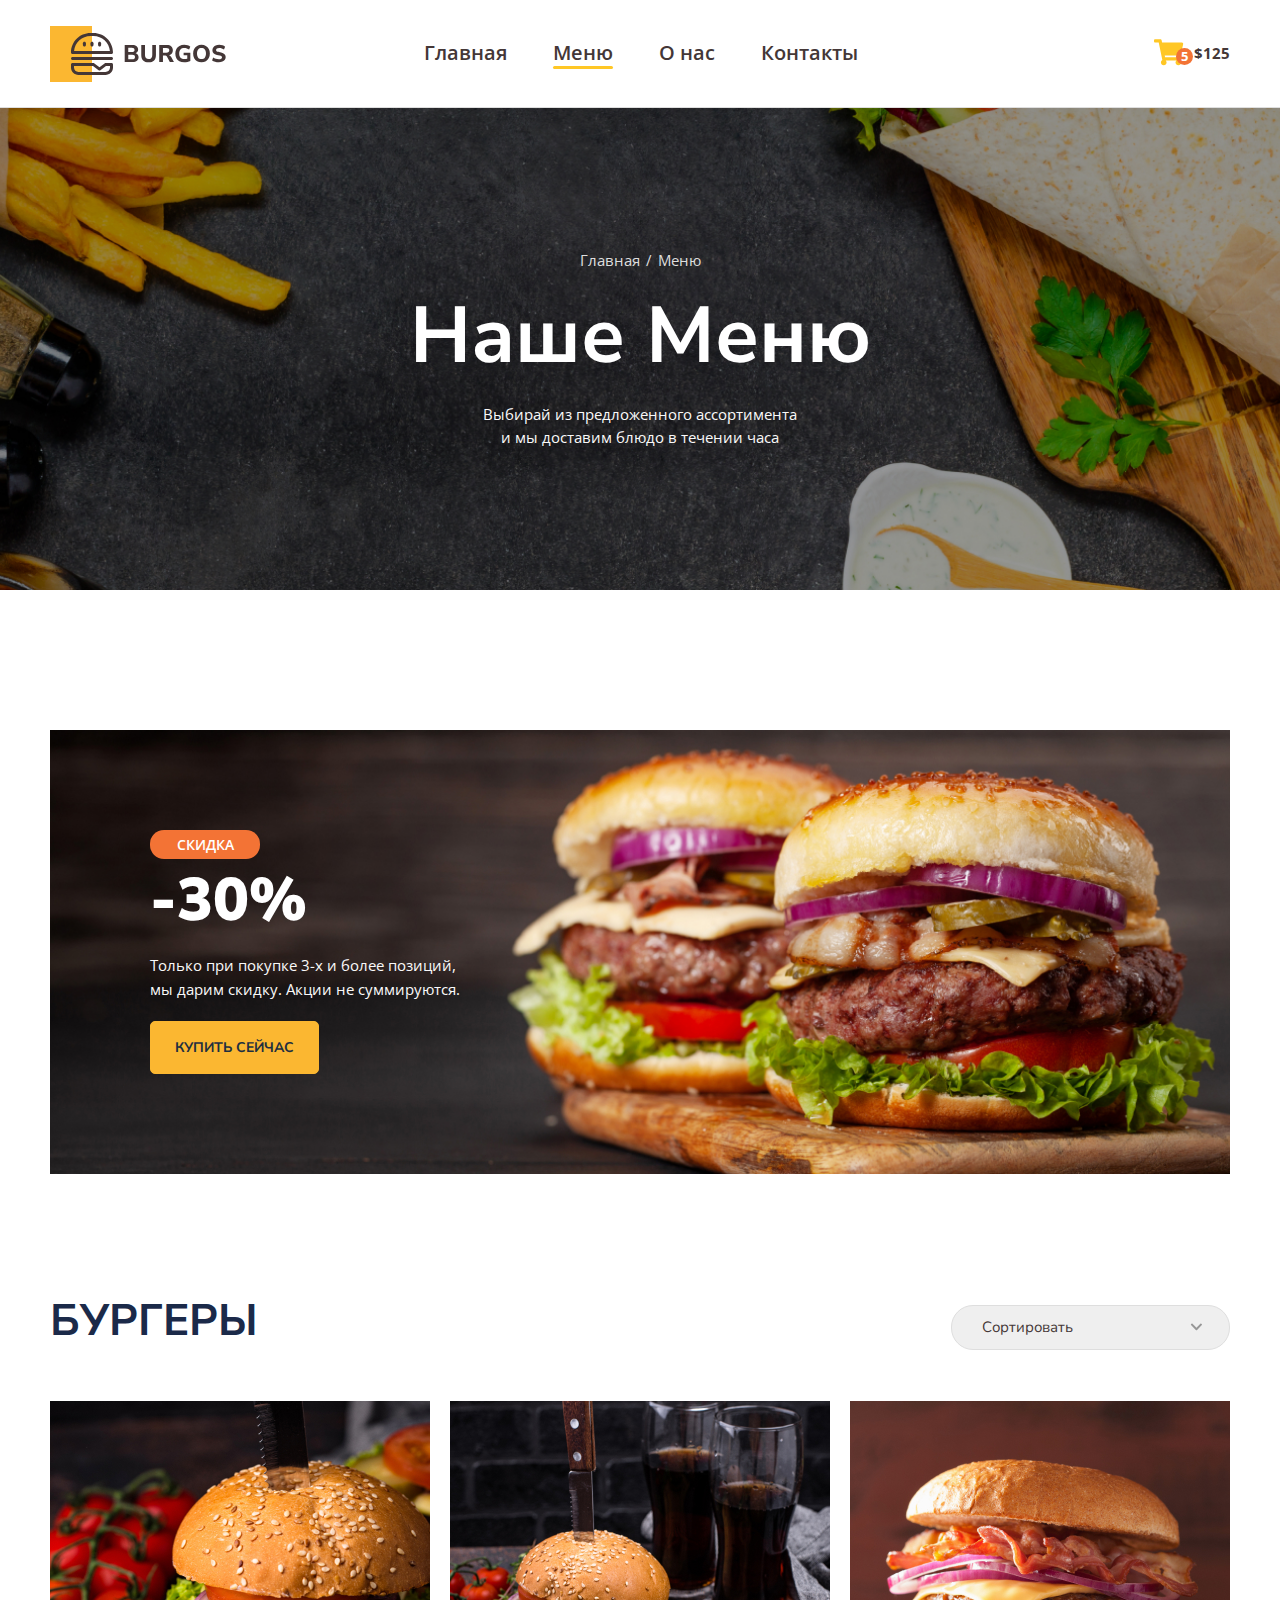
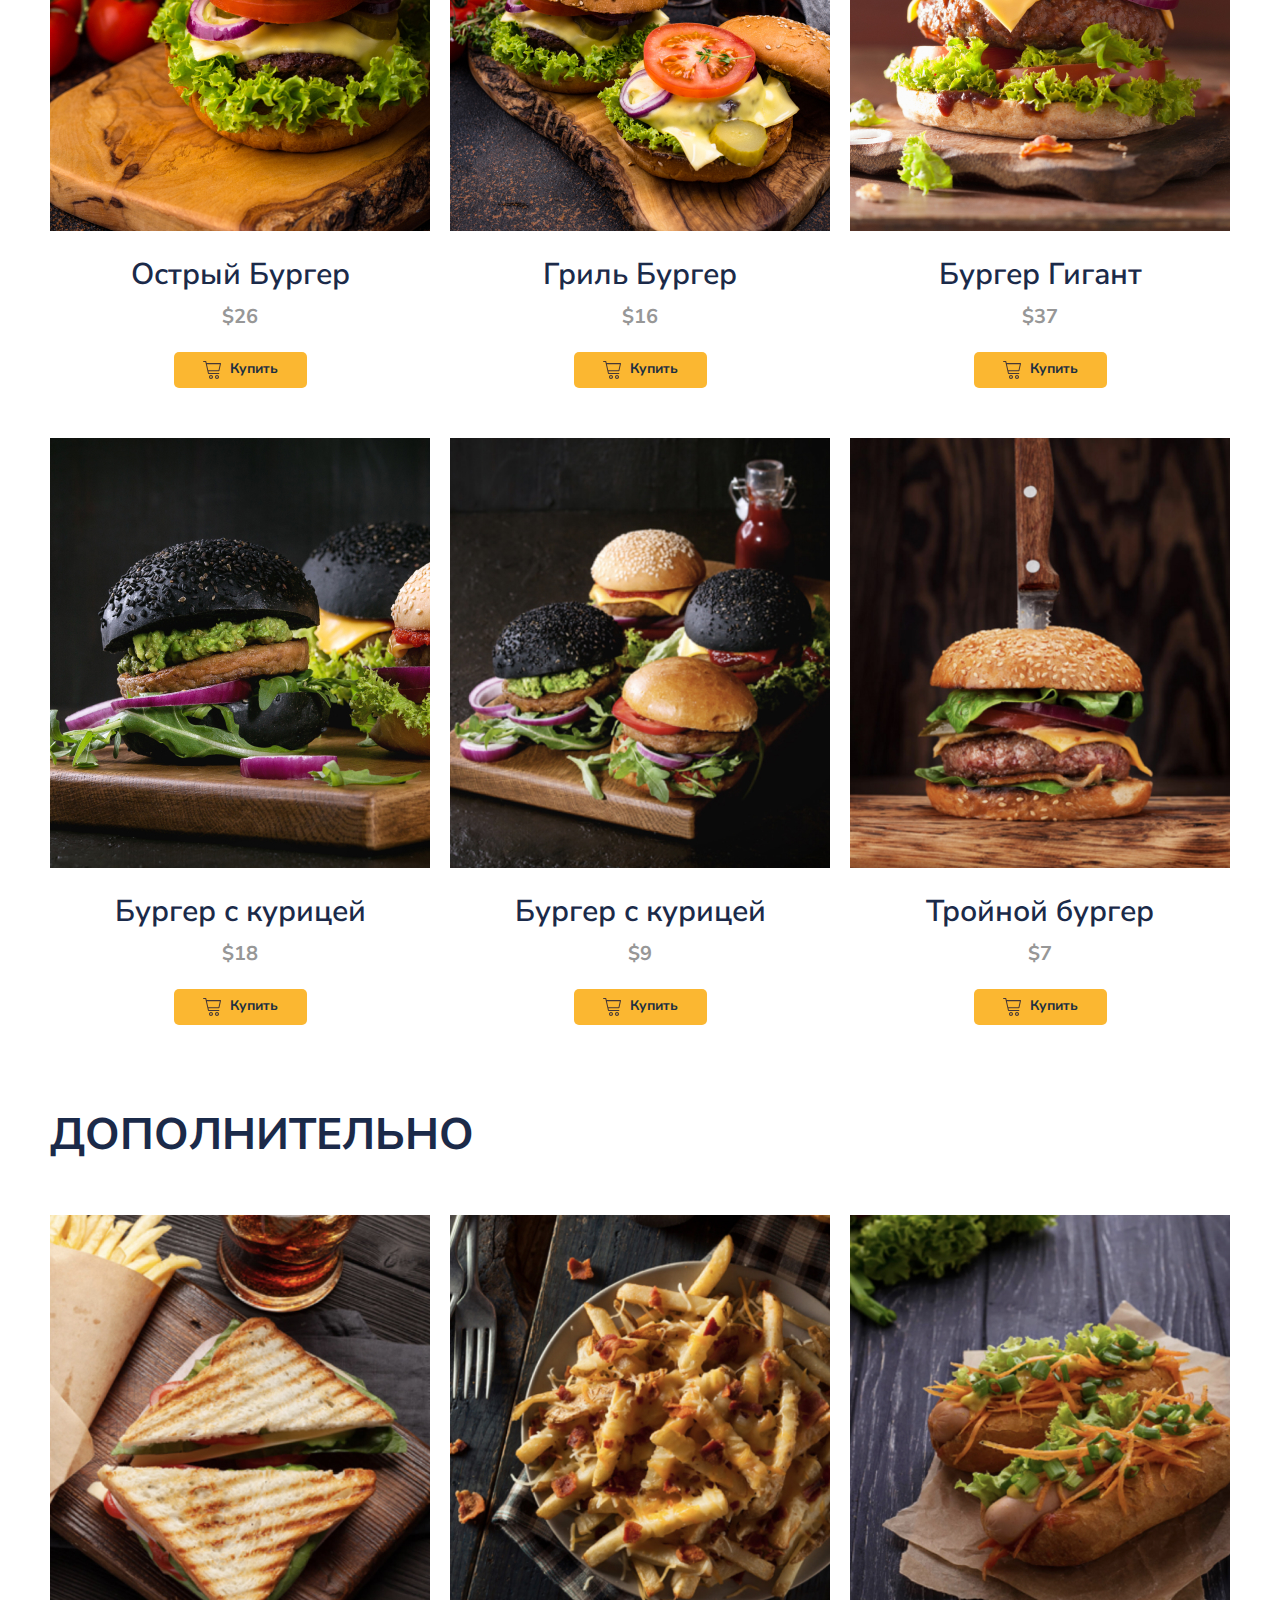
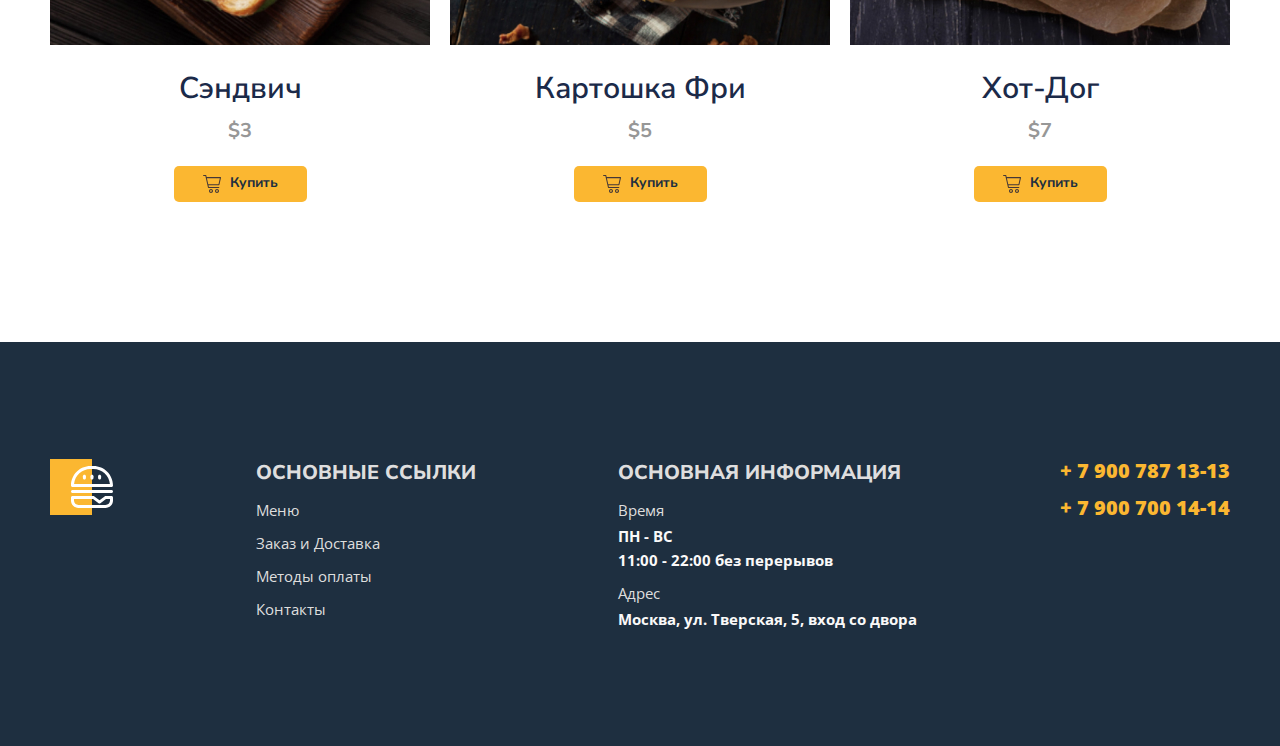
==== menu.html @ c1643f7d "add changes" ====
<!DOCTYPE html>
<html lang="ru">
<head>
    <meta charset="UTF-8">
    <meta http-equiv="X-UA-Compatible" content="IE=edge">
    <meta name="viewport" content="width=device-width, initial-scale=1.0">
    <title>Burger</title>
    <link rel="preconnect" href="https://fonts.googleapis.com">
    <link rel="preconnect" href="https://fonts.gstatic.com" crossorigin>
    <link href="https://fonts.googleapis.com/css2?family=Nunito+Sans:wght@600;700;800;900&family=Open+Sans:wght@400;600;700&display=swap" rel="stylesheet">
    <link rel="stylesheet" href="styles/normalize.css">
    <link rel="stylesheet" href="styles/main.css">
</head>
<body>
    <header>
        <div class="container">
            <div class="header">
                <div class="header-item">
                    <a href="index.html" class="header-logo"></a>
                    <nav>
                        <ul class="header-nav">
                            <li><a href="index.html">Главная</a></li>
                            <li><a href="#" class="active">Меню</a></li>
                            <li><a href="#">О нас</a></li>
                            <li><a href="#">Контакты</a></li>
                        </ul>
                    </nav>
                </div>
                <button type="button" class="button">
                    <span class="button-item">
                        <img src="images/cart.svg" alt="Корзина">
                        <span class="button-count">5</span>
                    </span>
                    <span class="button-text">$125</span>
                </button>
            </div>
        </div>
    </header>
    <div class="bg">
        <div class="container">
            <ul class="breadcrumbs">
                <li><a href="index.html">Главная</a></li>
                <li><a href="#">Меню</a></li>
            </ul>
            <h1 class="title">Наше Меню</h1>
            <p class="discription">Выбирай из предложенного ассортимента и мы доставим блюдо в течении часа</p>
        </div>
    </div>
    <main>
        <div class="banner">
            <div class="container">
                <div class="banner-box">
                    <h2 class="banner-title">
                        <span>скидка</span>
                        -30%
                    </h2>
                    <p class="banner-text">
                        Только при покупке 3-х и более позиций, мы дарим скидку. Акции не суммируются.
                    </p>
                    <a href="#menuBurger" class="banner-link">купить сейчас</a>
                </div>
            </div>
        </div>
        <section class="menu" id="menuBurger">
            <div class="container">
                <div class="menu-header">
                    <h2 class="menu-title">
                        Бургеры
                    </h2>
                    <select class="menu-select">
                        <option value="">Сортировать</option>
                        <option value="up">По возрастанию</option>
                        <option value="down">По убыванию</option>
                    </select>
                </div>
                <ul class="menu-grid">
                    <li class="menu-grid-item">
                        <div class="menu-grid-cover">
                            <img src="images/menu/01.jpg" alt="Острый Бургер">
                        </div>
                        <p class="menu-grid-title">Острый Бургер</p>
                        <p class="menu-grid-price">$26</p>
                        <button type="button" class="menu-grid-btn">
                            <span class="menu-grid-icon">
                                <img src="images/cart-menu.svg" alt="Корзина">
                            </span>
                            <span class="menu-grid-text">Купить</span>
                        </button>
                    </li>
                    <li class="menu-grid-item">
                        <div class="menu-grid-cover">
                            <img src="images/menu/02.jpg" alt="Гриль Бургер">
                        </div>
                        <p class="menu-grid-title">Гриль Бургер</p>
                        <p class="menu-grid-price">$16</p>
                        <button type="button" class="menu-grid-btn">
                            <span class="menu-grid-icon">
                                <img src="images/cart-menu.svg" alt="Корзина">
                            </span>
                            <span class="menu-grid-text">Купить</span>
                        </button>
                    </li>
                    <li class="menu-grid-item">
                        <div class="menu-grid-cover">
                            <img src="images/menu/03.jpg" alt="Бургер Гигант">
                        </div>
                        <p class="menu-grid-title">Бургер Гигант</p>
                        <p class="menu-grid-price">$37</p>
                        <button type="button" class="menu-grid-btn">
                            <span class="menu-grid-icon">
                                <img src="images/cart-menu.svg" alt="Корзина">
                            </span>
                            <span class="menu-grid-text">Купить</span>
                        </button>
                    </li>
                    <li class="menu-grid-item">
                        <div class="menu-grid-cover">
                            <img src="images/menu/04.jpg" alt="Бургер с курицей">
                        </div>
                        <p class="menu-grid-title">Бургер с курицей</p>
                        <p class="menu-grid-price">$18</p>
                        <button type="button" class="menu-grid-btn">
                            <span class="menu-grid-icon">
                                <img src="images/cart-menu.svg" alt="Корзина">
                            </span>
                            <span class="menu-grid-text">Купить</span>
                        </button>
                    </li>
                    <li class="menu-grid-item">
                        <div class="menu-grid-cover">
                            <img src="images/menu/05.jpg" alt="Бургер с курицей">
                        </div>
                        <p class="menu-grid-title">Бургер с курицей</p>
                        <p class="menu-grid-price">$9</p>
                        <button type="button" class="menu-grid-btn">
                            <span class="menu-grid-icon">
                                <img src="images/cart-menu.svg" alt="Корзина">
                            </span>
                            <span class="menu-grid-text">Купить</span>
                        </button>
                    </li>
                    <li class="menu-grid-item">
                        <div class="menu-grid-cover">
                            <img src="images/menu/06.jpg" alt="Тройной бургер">
                        </div>
                        <p class="menu-grid-title">Тройной бургер</p>
                        <p class="menu-grid-price">$7</p>
                        <button type="button" class="menu-grid-btn">
                            <span class="menu-grid-icon">
                                <img src="images/cart-menu.svg" alt="Корзина">
                            </span>
                            <span class="menu-grid-text">Купить</span>
                        </button>
                    </li>
                </ul>
                <div>
                    <h2 class="menu-title-dop">
                        Дополнительно
                    </h2>
                </div>
                <ul class="menu-grid">
                    <li class="menu-grid-item">
                        <div class="menu-grid-cover">
                            <img src="images/menu/07.jpg" alt="Сэндвич">
                        </div>
                        <p class="menu-grid-title">Сэндвич</p>
                        <p class="menu-grid-price">$3</p>
                        <button type="button" class="menu-grid-btn">
                            <span class="menu-grid-icon">
                                <img src="images/cart-menu.svg" alt="Корзина">
                            </span>
                            <span class="menu-grid-text">Купить</span>
                        </button>
                    </li>
                    <li class="menu-grid-item">
                        <div class="menu-grid-cover">
                            <img src="images/menu/08.jpg" alt="Картошка Фри">
                        </div>
                        <p class="menu-grid-title">Картошка Фри</p>
                        <p class="menu-grid-price">$5</p>
                        <button type="button" class="menu-grid-btn">
                            <span class="menu-grid-icon">
                                <img src="images/cart-menu.svg" alt="Корзина">
                            </span>
                            <span class="menu-grid-text">Купить</span>
                        </button>
                    </li>
                    <li class="menu-grid-item">
                        <div class="menu-grid-cover">
                            <img src="images/menu/09.jpg" alt="Хот-Дог">
                        </div>
                        <p class="menu-grid-title">Хот-Дог</p>
                        <p class="menu-grid-price">$7</p>
                        <button type="button" class="menu-grid-btn">
                            <span class="menu-grid-icon">
                                <img src="images/cart-menu.svg" alt="Корзина">
                            </span>
                            <span class="menu-grid-text">Купить</span>
                        </button>
                    </li>
                </ul>
            </div>
        </section>
    </main>
    <footer class="footer">
        <div class="container">
            <div class="footer-box">
                <a href="#" class="footer-item">
                    <img class="logo" src="images/logo-footer.svg" alt="logo">
                </a>
               <div class="footer-item">
                    <h2>основные ссылки</h2>
                    <ul class="footer-list">
                        <li><a href="menu.html">Меню</a></li>
                        <li><a href="#">Заказ и Доставка</a></li>
                        <li><a href="#">Методы оплаты</a></li>
                        <li><a href="#">Контакты</a></li>
                    </ul>
                </div>
                <div class="footer-item">
                    <h2>основная информация</h2>
                    <ul class="footer-list">
                        <li>
                            <span>Время</span>
                            ПН - ВС <br>
                            <time>11:00 - 22:00</time> без перерывов
                        </li>
                        <li>
                            <span>Адрес</span>
                            Москва, ул. Тверская, 5, вход со двора
                        </li>
                    </ul>
                </div>
                <div class="footer-tel">
                    <ul class="footer-list footer-list-tel">
                        <li><a href="tel:+79007871313">+ 7 900 787 13-13</a></li>
                        <li><a href="tel:+79007001414">+ 7 900 700 14-14</a></li>
                    </ul>
                </div>
            </div>
        </div>
    </footer>
</body>
</html>
---- styles/main.css ----
body {
    font-family: 'Nunito Sans', sans-serif;
}
a {
    text-decoration: none;
}
ul {
    padding: 0;
    margin: 0;
    list-style-type: none;
}
.container {
    max-width: 1180px;
    margin: 0 auto;
    padding-left: 15px;
    padding-right: 15px;
}
header {
    border-bottom: 1px solid #DEDEDE;
}
.header {
    font-family: 'Open Sans', sans-serif;
    display: flex;
    align-items: center;
    justify-content: space-between;
    padding-top: 26px;
    padding-bottom: 25px;
}
.header-item {
    display: flex;
    align-items: center;
    justify-content: space-between;
    flex-basis: 68.5%;
}
.header-logo {
    display: block;
    background-image: url(../images/logo.svg);
    width: 176px;
    height: 56px;
    background-repeat: no-repeat;
    background-size: cover;
}
.header-nav {
    display: flex;
    gap: 46px;
}
.header-nav a {
    font-weight: 600;
    font-size: 20px;
    color: #443737;
}
.header-nav a:hover {
    color: #FFC725;
}
.header-nav a::after {
    content: '';
    width: 100%;
    height: 3px;
    border-radius: 1.5px;
    background: transparent;
    display: block;
}
.header-nav a.active::after {
    background-color: #FFC725;
}
.button {
    display: flex;
    align-items: center;
    background-color: transparent;
    border: none;
    padding: 0;
    gap: 10px;
    cursor: pointer;
}
.button-item {
    position: relative;
}
.button-count {
    font-weight: 700;
    font-size: 13px;
    color: #FFFFFF;
    background-color: #F37335;
    border-radius: 100%;
    position: absolute;
    width: 17px;
    height: 17px;
    text-align: center;
    line-height: 1.3;
    bottom: 4px;
    right: -9px;
}
.button-text {
    color: #443737;
    font-weight: 700;
    font-size: 15px;
}
.bg {
    text-align: center;
    color: #FFFFFF;
    background-image: url(../images/bg.jpg);
    background-size: cover;
    background-position: center center;
    padding: 142px 0;
    margin-bottom: 140px;
}
.breadcrumbs {
    padding-left: 0;
    margin-top: 0;
    list-style-type: none;
    display: flex;
    justify-content: center;
    gap: 12px;
}
.breadcrumbs a {
    color: #DEDEDE;
    font-size: 15px;
    font-family: 'Open Sans', sans-serif;
}
.breadcrumbs a:hover {
    color: #FFC725;
}
.breadcrumbs a::before {
    content: '/';
    position: relative;
    left: -6px;
    pointer-events: none;
}
.breadcrumbs a:hover::before {
    color: #DEDEDE
}
.breadcrumbs li:first-child a::before {
    display: none;
}
.title {
    font-weight: 700;
    font-size: 79px;
    margin-top: 10px;
    margin-bottom: 13px;
}
.discription {
    font-family: 'Open Sans', sans-serif;
    font-size: 15px;
    line-height: 1.5;
    color: #FAF9F9;
    max-width: 320px;
    margin: 0 auto;
}
.banner-box {
    background-image: url(../images/banner.jpg);
    max-width: 1180px;
    padding: 100px;
    background-repeat: no-repeat;
    box-sizing: border-box;
    background-size: cover;
    background-position: center center;
    margin-bottom: 80px;
}
.banner-title span {
    color: #FFFFFF;
    text-align: center;
    background-color: #F37335;
    font-family: 'Open Sans', sans-serif;
    font-size: 14px;
    font-weight: 600;
    padding: 5px 20px;
    border-radius: 14px;
    display: block;
    text-transform: uppercase;
    max-width: 70px;
}
.banner-title {
    font-size: 60px;
    font-weight: 900;
    color: #FFFFFF;
    margin-top: 0;
    margin-bottom: 12px;
}
.banner-text {
    color: #FAF9F9;
    font-family: 'Open Sans', sans-serif;
    font-weight: 400;
    font-size: 15px;
    max-width: 320px;
    line-height: 24px;
    margin-top: 0;
    margin-bottom: 20px;
}
.banner-link {
    color: #1E2F40;
    background-color: #FBB731;
    text-transform: uppercase;
    font-weight: 700;
    font-size: 14px;
    border-radius: 5px;
    padding: 16px 24px;
    display: inline-block;
    border: 1px solid #FBB731;
}
.banner-link:hover {
    background-color: transparent;
    color: #FBB731;
}
.menu-header {
   display: flex;
   align-items: center; 
   justify-content: space-between;
}
.menu-title,
.menu-title-dop {
    font-size: 44px;
    font-weight: 700;
    text-transform: uppercase;
    color: #1B2A49;
    margin-bottom: 50px;
}
.menu-select {
    border: 1px solid #DEDEDE;
    padding: 13px 30px;
    border-radius: 22px;
    font-size: 15px;
    color: #443737;
    appearance: none;
    flex-basis: 279px;
    background-image: url(../images/arrow.svg);
    background-size: 12.79px 7.75px;
    background-repeat: no-repeat;
    background-position: 90% center;
}
.menu-grid {
    display: grid;
    grid-template-columns: repeat(3, 1fr);
    gap: 50px 20px;
    text-align: center;
    margin-bottom: 80px;
}
.menu-grid-cover {
    width: 100%;
    height: 430px;
    position: relative;
    overflow: hidden;
    margin-bottom: 23px;
}
.menu-grid-cover img {
    position: absolute;
    left: 50%;
    top: 50%;
    transform: translate(-50%, -50%);
    object-fit: cover;
    width: 100%;
    height: 430px;
}
.menu-grid-title {
    color: #1B2A49;
    font-size: 30px;
    font-weight: 600;
    margin: 0;
}
.menu-grid-price {
    color: #979797;
    font-size: 20px;
    font-weight: 700;
    margin-top: 8px;
    margin-bottom: 22px;
}
.menu-grid-btn {
    display: flex;
    border-radius: 5px;
    background-color: #FBB731;
    padding: 8px 28px;
    align-items: center;
    justify-content: center;
    margin: 0 auto;
    gap: 9px;
    border: 1px solid transparent;
}
.menu-grid-btn:hover {
    background-color: #F37335;
    cursor: pointer;
}
.menu-grid-icon {
    color: #443737;
    height: 18px;
    width: 18px;
    display: block;
    background-size: cover;
    background-repeat: no-repeat;
}
.menu-grid-text {
    color: #1E2F40;
    font-weight: 700;
    font-size: 14px;
    background-color: transparent;
}
.footer {
    background-color: #1E2F40;
    color: #fff;
    padding-top: 117px;
    padding-bottom: 106px;
    margin-top: 140px;
}
.footer-box {
    display: flex;
    justify-content: space-between;
}
.logo {
    width: 63px;
    height: 56px;
}
.footer-item {
    flex: 0 0 auto;
}
.footer-item h2 {
    font-size: 20px;
    font-weight: 800;
    text-transform: uppercase;
    margin-bottom: 12px;
    margin-top: 0;
    color: #DEDEDE
}
.footer-item ul,
.footer-tel ul {
    list-style-type: none;
}
.footer-list li {
    margin-bottom: 9px;
    font-family: 'Open Sans', sans-serif;
    font-size: 15px;
    color: #FAF9F9;
    font-weight: 700;
    line-height: 24px;
}
.footer-list a {
    color: #DEDEDE;
    text-decoration: none;
    font-weight: 400;
}
.footer-item span {
    color: #DEDEDE;
    display: block;
    font-weight: 400;
    margin-bottom: 2px;
}
.footer-list-tel li {
    margin-bottom: 12px;
}
.footer-list-tel a {
    font-size: 20px;
    color: #FBB731;
    font-weight: 900;
}
.footer-list {
    padding-left: 0;
    list-style-type: none;
}

/*Style INDEX*/

.main {
    background: linear-gradient(180deg, #0C4C7B -100%, #1E2F40 100%);
}
.wrapper {
    max-width: 1180px;
    margin: 0 auto;
    display: flex;
    justify-content: space-between;
}
.content {
   color: #FAF9F9;
   flex: 0 0 580px;
   padding-top: 170px;
   padding-bottom: 170px;
}
.content-title {
    font-size: 120px;
    font-weight: 800;
    text-transform: uppercase;
    line-height: 120px;
    margin-bottom: 0px;
    margin-top: 0;
}
.content-title span{
    color: #FBB731;
    font-size: 30px;
    font-weight: 700;
    line-height: 38px;
    display: block;
    margin-bottom: 10px;
}
.content-text {
    font-family: 'Open Sans', sans-serif;
    font-size: 19px;
    line-height: 1.4;
    margin-bottom: 42px;
}
.content-link,
.promo a {
    color: #1E2F40;
    background-color: #FBB731;
    border-radius: 5px;
    text-decoration: none;
    padding: 20px 45px;
    display: inline-block;
    text-transform: uppercase;
    font-size: 14px;
    font-weight: 700;
}
.visual{
    flex-grow: 1;
    display: flex;
    justify-content: flex-end;
    position: relative;
}
.visual-bg {
    width: 432px;
    height: 100%;
    background: linear-gradient(2.42deg, #F37335 -19.6%, #FBB731 100.79%, #FDC830 100.79%);
}
.main img {
  width: 829px;  
  position:absolute;
  right:-168px;
  height: 100%;
}
.promo {
    padding-top: 186px;
    padding-bottom: 46px;
}
.promo-left,
.promo-right {
    flex: 0 0 49%;
    color: #fff;
    box-sizing: border-box;
    background-repeat: no-repeat;
    background-size: cover;
    background-position: center;
}
.promo-left {
    background-image: url(../images/promo-left.png);
    padding: 116px 50px;
}
.promo-right {
    background-image: url(../images/promo-right.png);
    padding: 102px 50px;
}
.sale {
    font-size: 14px;
    font-weight: 900;
    background-color: #F37335;
    padding: 5px 19px;
    border-radius: 14px;
    display: inline-block;
    text-transform: uppercase;
    margin-bottom: 3px;
    margin-top: 0;
}
.cost {
    font-size: 60px;
    font-weight: 900;
    margin-bottom: 8px;
    margin-top: 0;
}
.promo-discription {
    color: #FAF9F9;
    font-family: 'Open Sans', sans-serif;
    font-size: 15px;
    line-height: 24px;
    margin-bottom: 0;
}
.promo-left .promo-discription {
    max-width: 392px;
}
.promo-right .promo-discription {
    max-width: 300px;
    margin-bottom: 20px;
}
.free {
    font-size: 44px;
    font-weight: 700;
    margin-bottom: 10px;
    margin-top: 0;
}
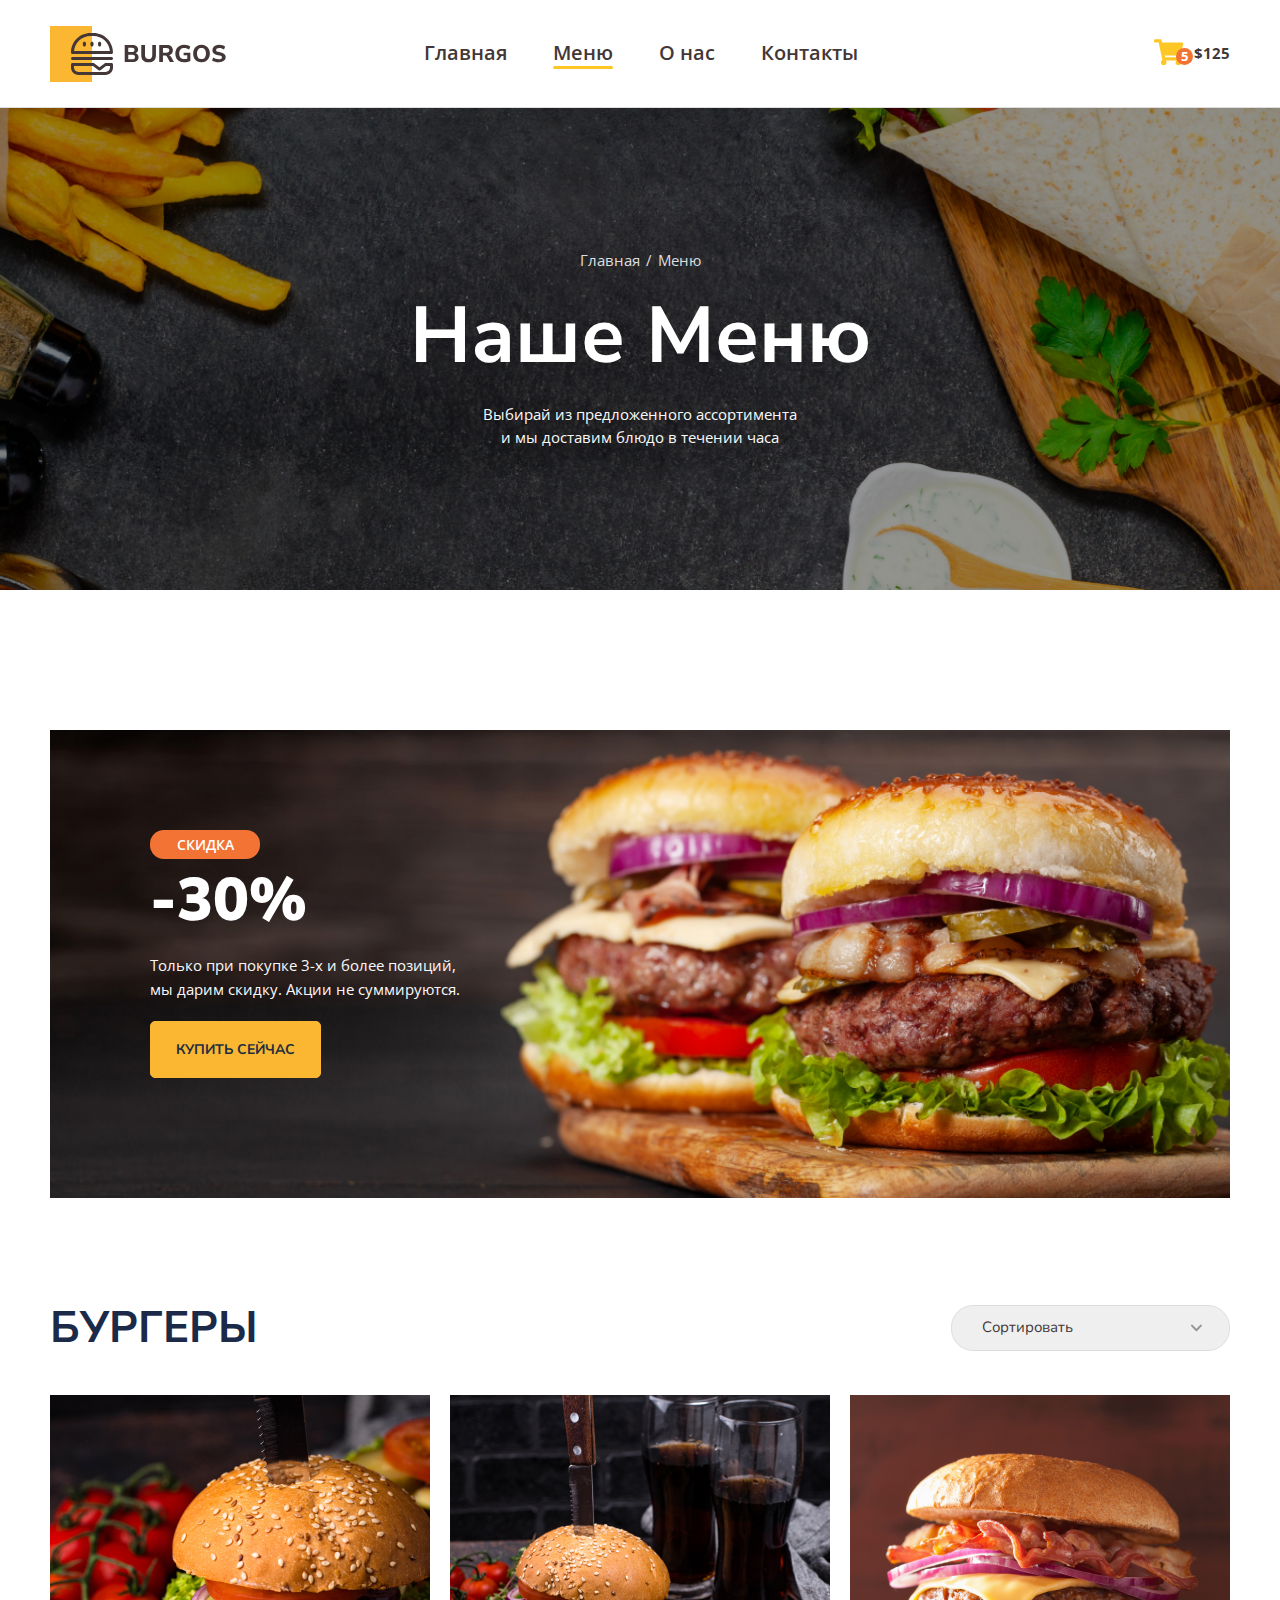
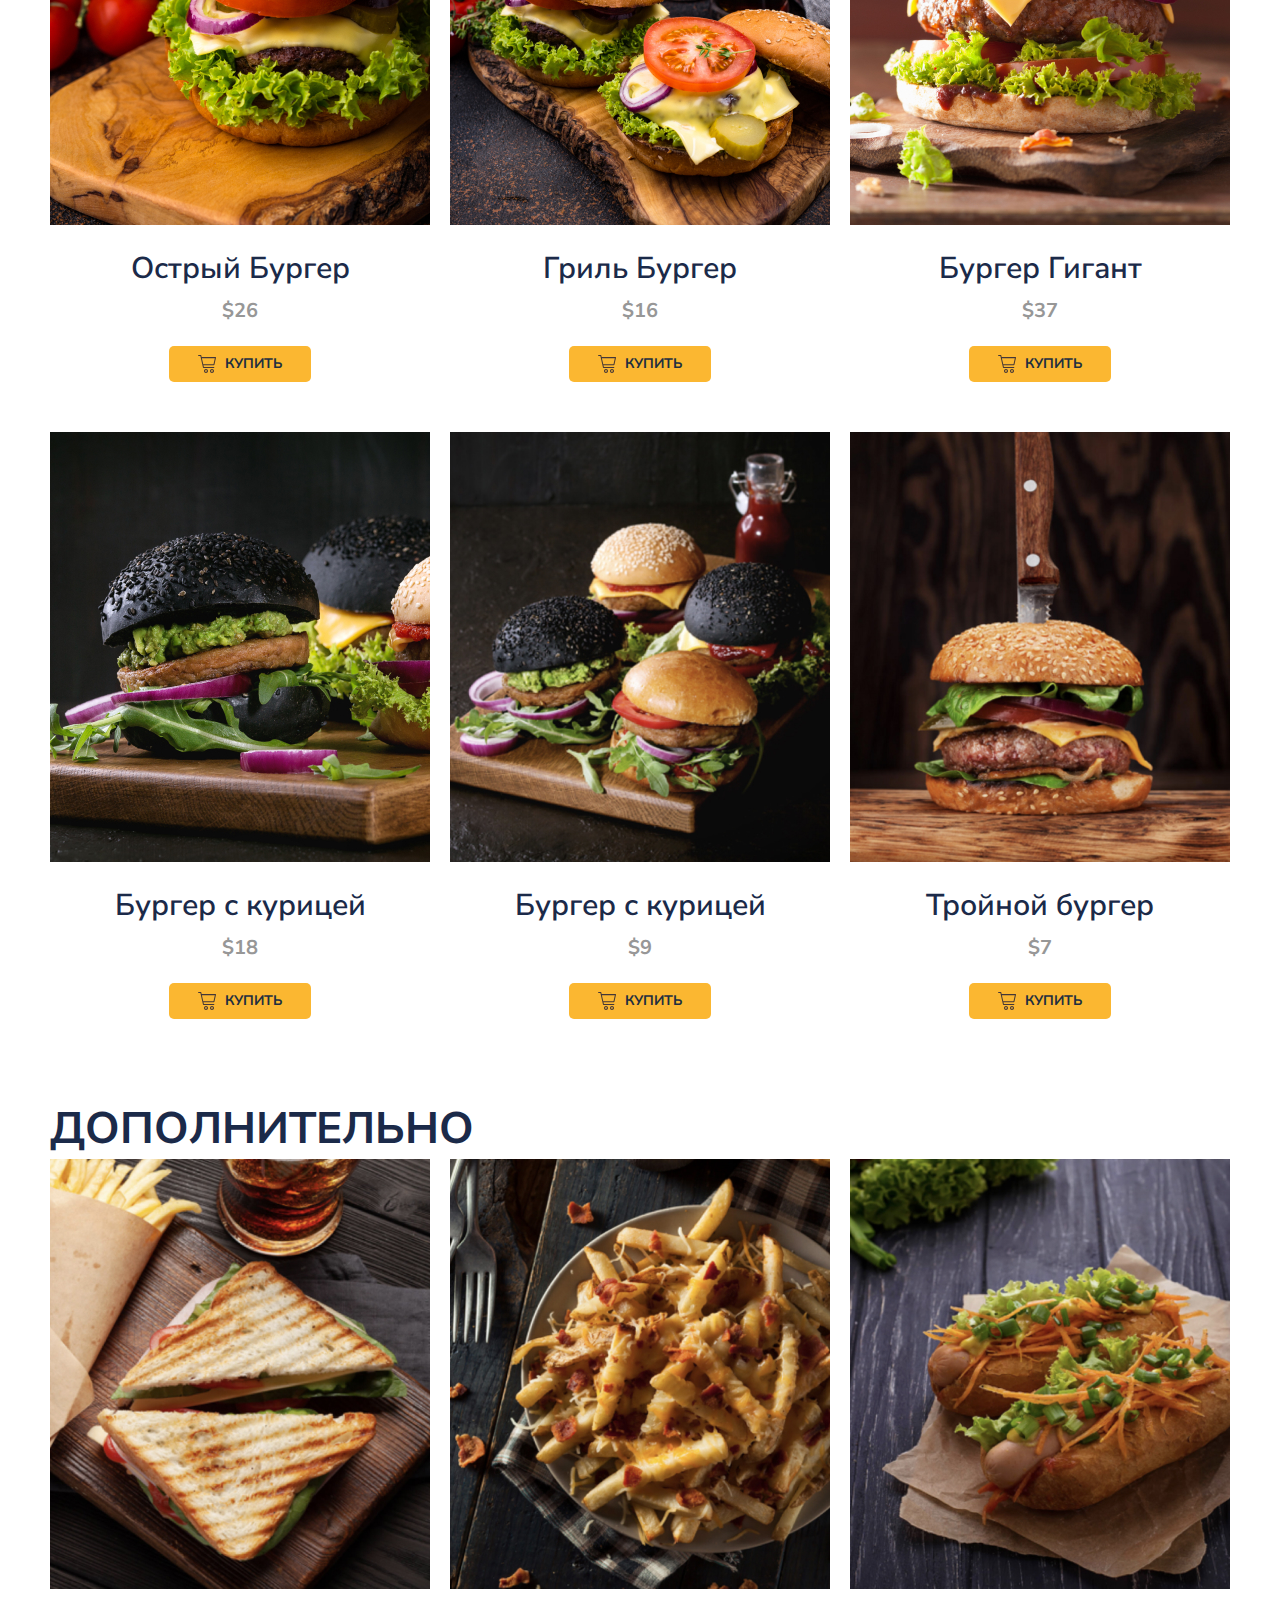
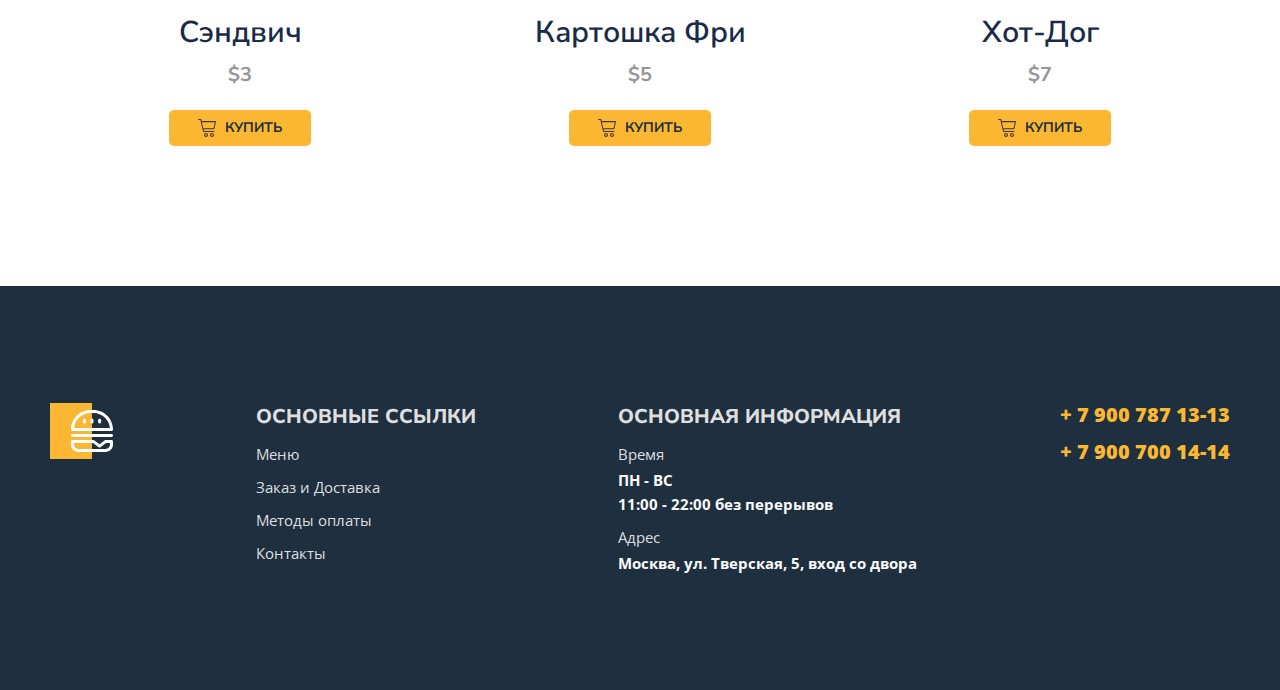
==== commit dfccff6d: "add changes" ====
--- a/menu.html
+++ b/menu.html
@@ -12,7 +12,7 @@
     <link rel="stylesheet" href="styles/main.css">
 </head>
 <body>
-    <header>
+    <header id="headerTop">
         <div class="container">
             <div class="header">
                 <div class="header-item">
@@ -240,5 +240,41 @@
             </div>
         </div>
     </footer>
+    <a href="#headerTop" class="button-up hidden" id="btnUp">Наверх</a>
+    <script>
+        // Smooth Scroll 
+        const links = document.querySelectorAll(".banner-link");
+        for (const link of links) {
+            link.addEventListener("click", clickHandler);
+        }
+        function clickHandler(e) {
+            e.preventDefault();
+            const href = this.getAttribute("href");
+            document.querySelector(href).scrollIntoView({
+                behavior: "smooth"
+            });
+        }
+        // Button Up
+        window.onscroll = function(){scrollFunction()};
+        const upbuttons = document.querySelectorAll(".button-up");
+        for (const upbutton of upbuttons) {
+            upbutton.addEventListener("click", clickHandler);
+        }
+        function clickHandler(e) {
+            e.preventDefault();
+            const href = this.getAttribute("href");
+
+            document.querySelector(href).scrollIntoView({
+                behavior: "smooth"
+            });
+        }
+        function scrollFunction(){
+            if ( document.body.scrollTop > 1000 || document.documentElement.scrollTop > 1000){
+                document.getElementById('btnUp').className = 'button-up visible';
+            } else {
+                document.getElementById('btnUp').className = 'button-up hidden';
+            }
+        }
+    </script>
 </body>
 </html>--- a/styles/main.css
+++ b/styles/main.css
@@ -48,6 +48,7 @@
     font-weight: 600;
     font-size: 20px;
     color: #443737;
+    transition: 0.3s;
 }
 .header-nav a:hover {
     color: #FFC725;
@@ -115,6 +116,7 @@
     color: #DEDEDE;
     font-size: 15px;
     font-family: 'Open Sans', sans-serif;
+    transition: 0.3s;
 }
 .breadcrumbs a:hover {
     color: #FFC725;
@@ -147,8 +149,7 @@
 }
 .banner-box {
     background-image: url(../images/banner.jpg);
-    max-width: 1180px;
-    padding: 100px;
+    padding: 100px 100px 120px;
     background-repeat: no-repeat;
     box-sizing: border-box;
     background-size: cover;
@@ -192,18 +193,23 @@
     font-weight: 700;
     font-size: 14px;
     border-radius: 5px;
-    padding: 16px 24px;
+    padding: 18px 25px;
     display: inline-block;
     border: 1px solid #FBB731;
+    transition: 0.3s;
 }
 .banner-link:hover {
     background-color: transparent;
     color: #FBB731;
+}
+.menu {
+    padding-top: 20px;
 }
 .menu-header {
    display: flex;
    align-items: center; 
    justify-content: space-between;
+   margin-bottom: 37px;
 }
 .menu-title,
 .menu-title-dop {
@@ -211,7 +217,7 @@
     font-weight: 700;
     text-transform: uppercase;
     color: #1B2A49;
-    margin-bottom: 50px;
+    margin: 0;
 }
 .menu-select {
     border: 1px solid #DEDEDE;
@@ -272,6 +278,7 @@
     margin: 0 auto;
     gap: 9px;
     border: 1px solid transparent;
+    transition: 0.2s;
 }
 .menu-grid-btn:hover {
     background-color: #F37335;
@@ -289,7 +296,7 @@
     color: #1E2F40;
     font-weight: 700;
     font-size: 14px;
-    background-color: transparent;
+    text-transform: uppercase;
 }
 .footer {
     background-color: #1E2F40;
@@ -317,10 +324,6 @@
     margin-top: 0;
     color: #DEDEDE
 }
-.footer-item ul,
-.footer-tel ul {
-    list-style-type: none;
-}
 .footer-list li {
     margin-bottom: 9px;
     font-family: 'Open Sans', sans-serif;
@@ -330,9 +333,12 @@
     line-height: 24px;
 }
 .footer-list a {
-    color: #DEDEDE;
-    text-decoration: none;
+    color: #DEDEDE;    
     font-weight: 400;
+    transition: 0.3s;
+}
+.footer-list a:hover {
+    color: #FBB731;
 }
 .footer-item span {
     color: #DEDEDE;
@@ -347,10 +353,36 @@
     font-size: 20px;
     color: #FBB731;
     font-weight: 900;
+    transition: 0.3s;
+}
+.footer-list-tel a:hover {
+    color: #DEDEDE;
 }
 .footer-list {
     padding-left: 0;
-    list-style-type: none;
+}
+.button-up {
+    background-color: #FBB731;
+    color: #1E2F40;
+    font-weight: 700;
+    font-size: 14px;
+    text-transform: uppercase;
+    text-decoration: none;
+    padding: 5px 20px;
+    position: fixed;
+    bottom: 20px;
+    right: 20px;
+    border-radius: 5px;
+    transition: 0.5s;
+}
+.button-up:hover {
+    background-color: #F37335;
+}
+.button-up.hidden {
+    opacity: 0;
+}
+..button-up.visible {
+    opacity: 1;
 }
 
 /*Style INDEX*/
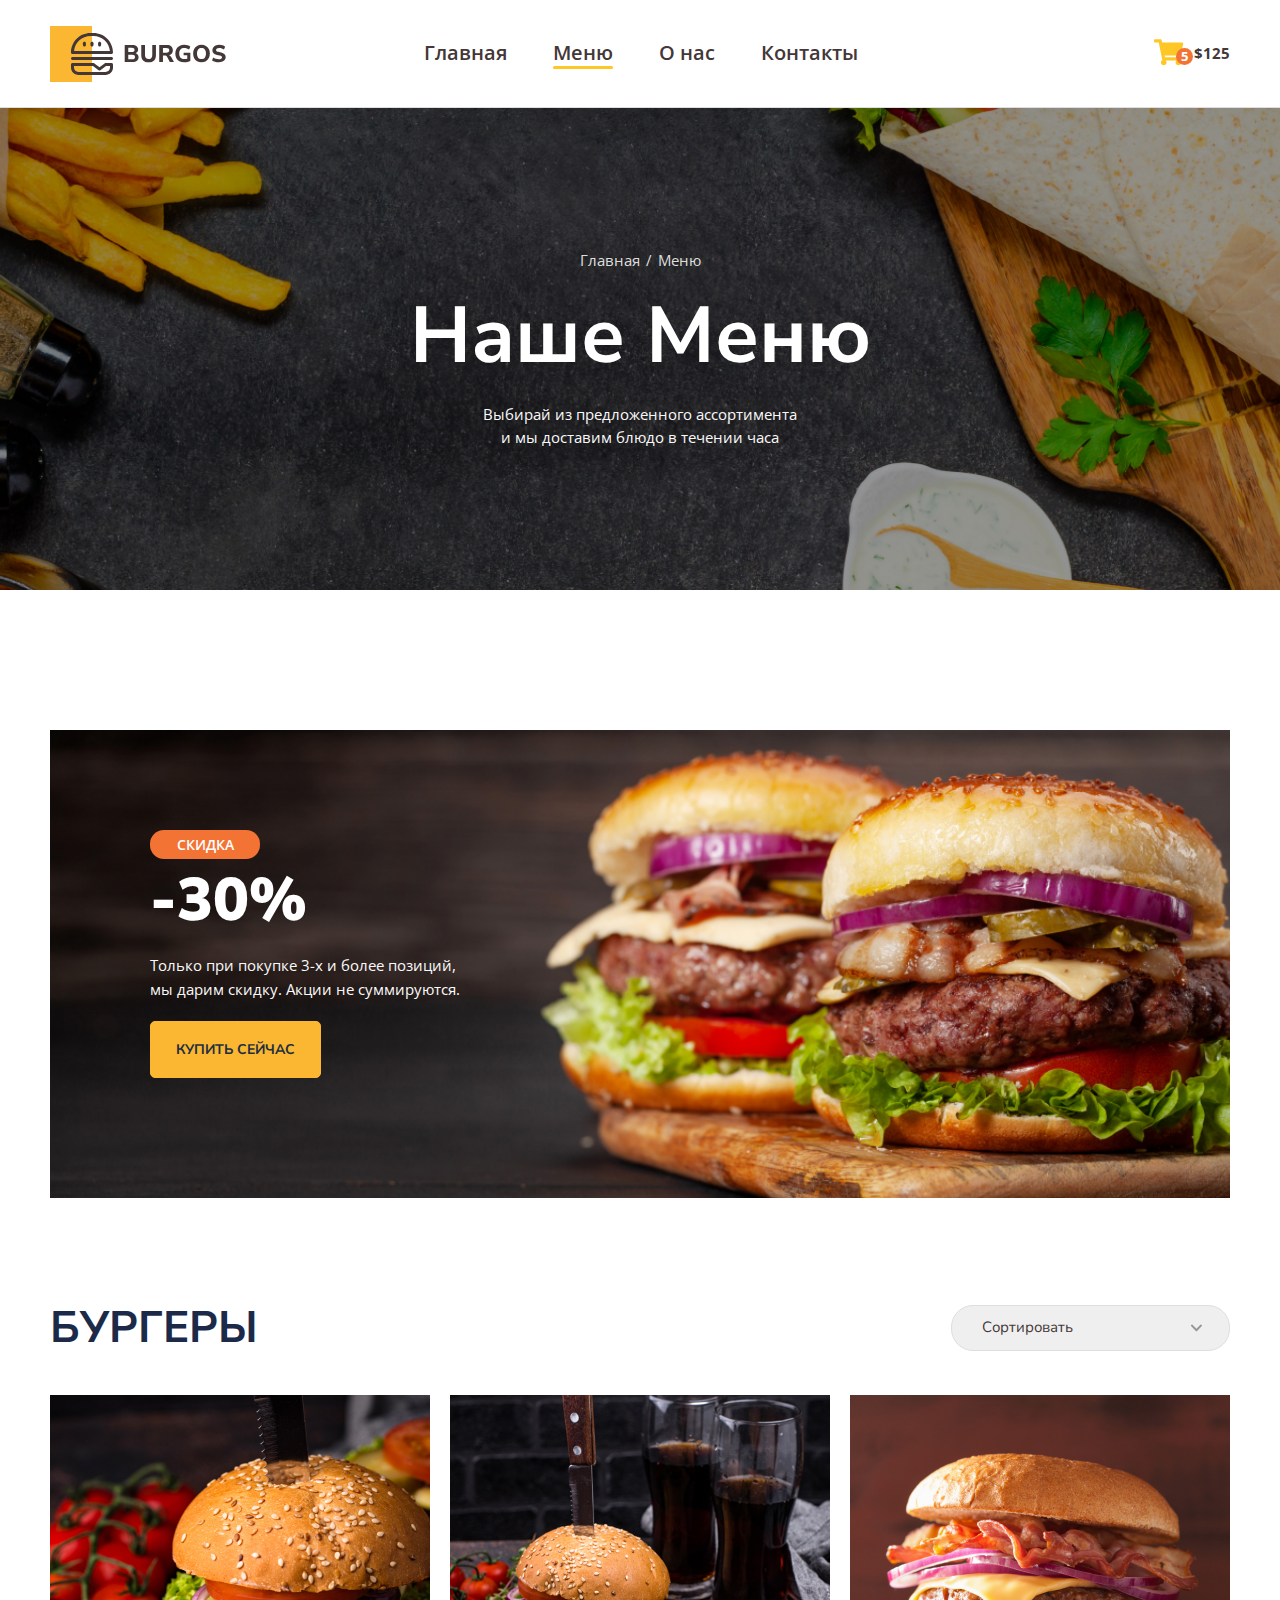
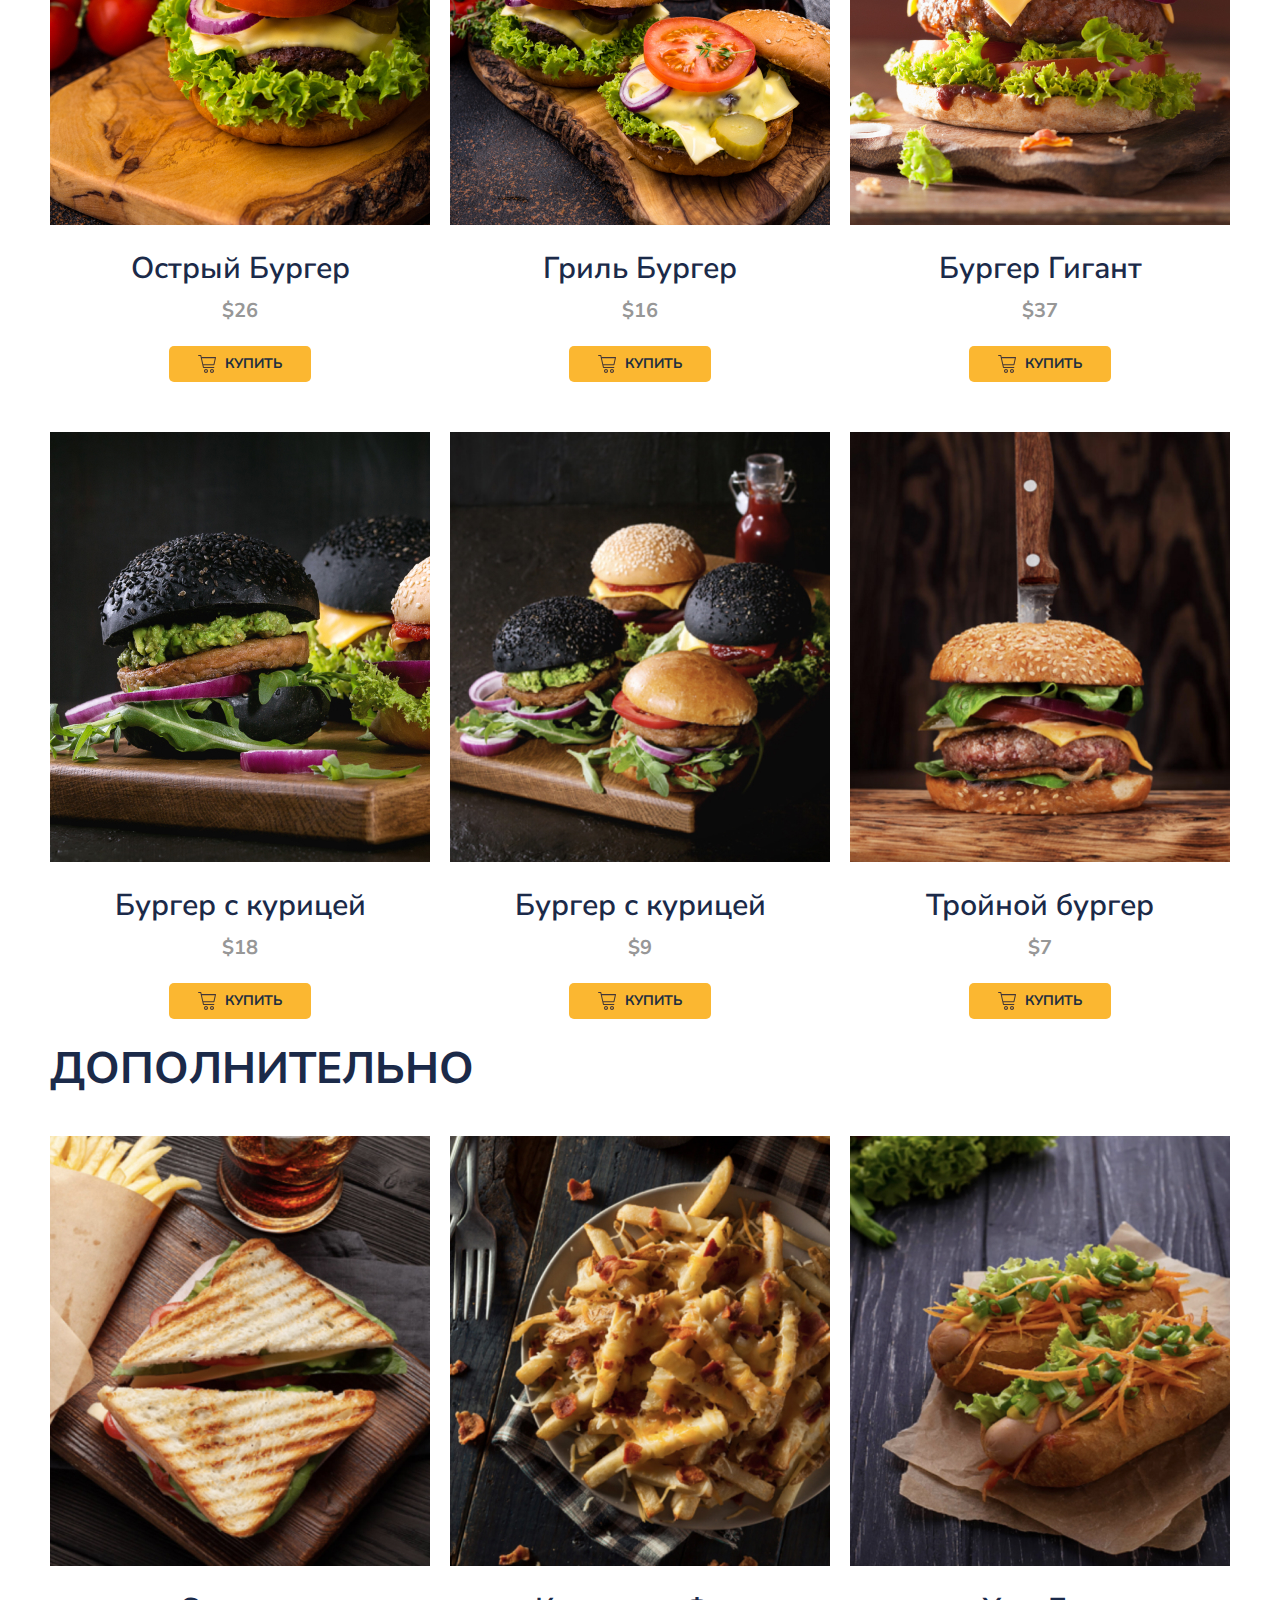
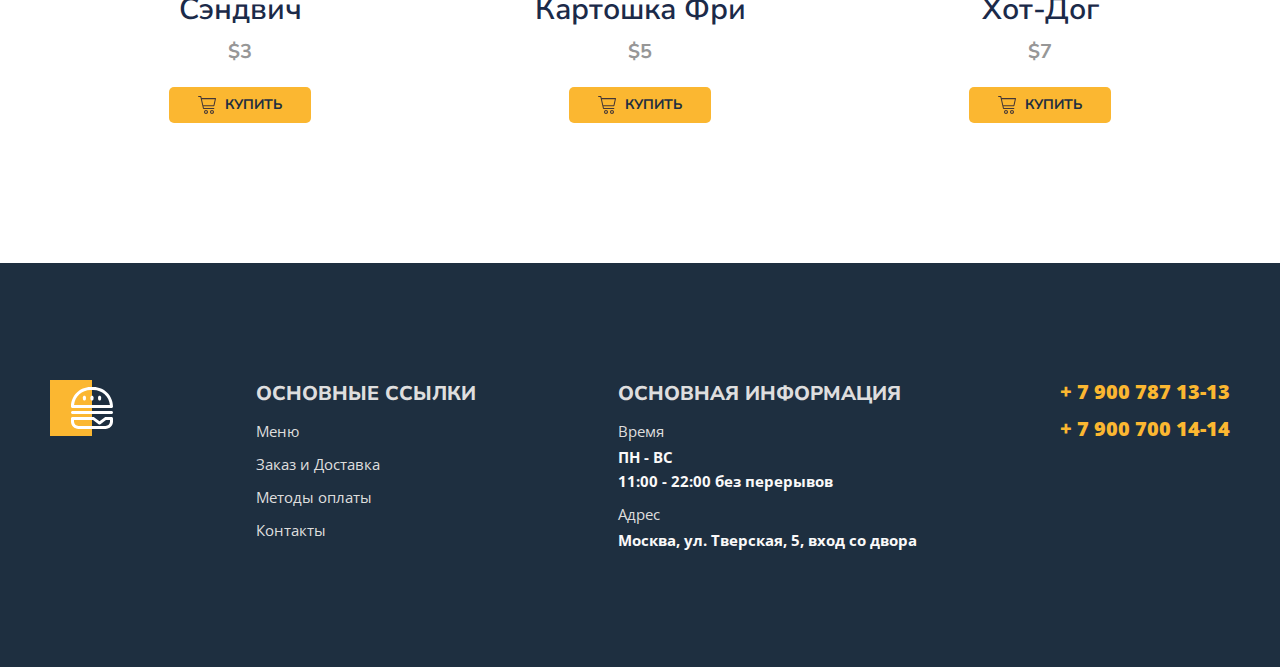
==== commit 238124e8: "add change" ====
--- a/menu.html
+++ b/menu.html
@@ -153,8 +153,12 @@
                         </button>
                     </li>
                 </ul>
-                <div>
-                    <h2 class="menu-title-dop">
+            </div>
+        </section>
+        <section class="menu menu-other">
+            <div class="container">
+                <div class="menu-header">
+                    <h2 class="menu-title">
                         Дополнительно
                     </h2>
                 </div>
@@ -216,6 +220,10 @@
                         <li><a href="#">Методы оплаты</a></li>
                         <li><a href="#">Контакты</a></li>
                     </ul>
+                    <ul class="footer-list footer-list-tel">
+                        <li><a href="tel:+79007871313">+ 7 900 787 13-13</a></li>
+                        <li><a href="tel:+79007001414">+ 7 900 700 14-14</a></li>
+                    </ul>
                 </div>
                 <div class="footer-item">
                     <h2>основная информация</h2>
--- a/styles/main.css
+++ b/styles/main.css
@@ -153,7 +153,7 @@
     background-repeat: no-repeat;
     box-sizing: border-box;
     background-size: cover;
-    background-position: center center;
+    background-position: 0 center;
     margin-bottom: 80px;
 }
 .banner-title span {
@@ -211,8 +211,7 @@
    justify-content: space-between;
    margin-bottom: 37px;
 }
-.menu-title,
-.menu-title-dop {
+.menu-title {
     font-size: 44px;
     font-weight: 700;
     text-transform: uppercase;
@@ -237,7 +236,6 @@
     grid-template-columns: repeat(3, 1fr);
     gap: 50px 20px;
     text-align: center;
-    margin-bottom: 80px;
 }
 .menu-grid-cover {
     width: 100%;
@@ -381,7 +379,7 @@
 .button-up.hidden {
     opacity: 0;
 }
-..button-up.visible {
+.button-up.visible {
     opacity: 1;
 }
 
@@ -435,6 +433,13 @@
     text-transform: uppercase;
     font-size: 14px;
     font-weight: 700;
+    transition: 0.3s;
+}
+.content-link:hover {
+    background-color: #F37335;
+}
+.promo a:hover {
+    background-color: #F37335;
 }
 .visual{
     flex-grow: 1;
@@ -510,4 +515,64 @@
     font-weight: 700;
     margin-bottom: 10px;
     margin-top: 0;
-}+}
+
+/*Responsive*/
+
+@media (min-width:1001px) {
+    .footer-list + .footer-list-tel {
+        display: none;
+    }
+}
+
+@media (max-width:1000px) {
+    .container{
+        max-width: 738px;
+    }
+    .header-logo {
+        width: 150px;
+        height: 48px;
+        background-size: contain;
+    }
+    .header-nav {
+        gap: 22px;
+    }
+    .header-item {
+        flex-basis: 75.5%;
+    }
+    .bg {
+        margin-bottom: 72px;
+    }
+    .banner-box {
+        background-position: -80px center;
+        padding: 100px 40px 120px;
+    }
+    .menu-grid {
+        grid-template-columns: repeat(2, 1fr);
+        gap: 50px 15px;
+    }
+    .menu-other {
+        overflow: hidden;
+        height: 574px;
+    }
+    .menu-other .menu-grid {
+        display: flex;
+        width: auto;
+        overflow-x: scroll;
+        overflow-y: hidden;
+        padding-bottom: 50px;
+    }
+    .menu-other .menu-grid-item {
+        flex: 0 0 281px;
+    }
+    .menu-other .menu-grid-cover,
+    .menu-other .menu-grid-cover img {
+        height: 320px;
+    }
+    .footer-tel {
+        display: none;
+    }
+    .footer-list + .footer-list-tel {
+        display: block;
+    }
+}
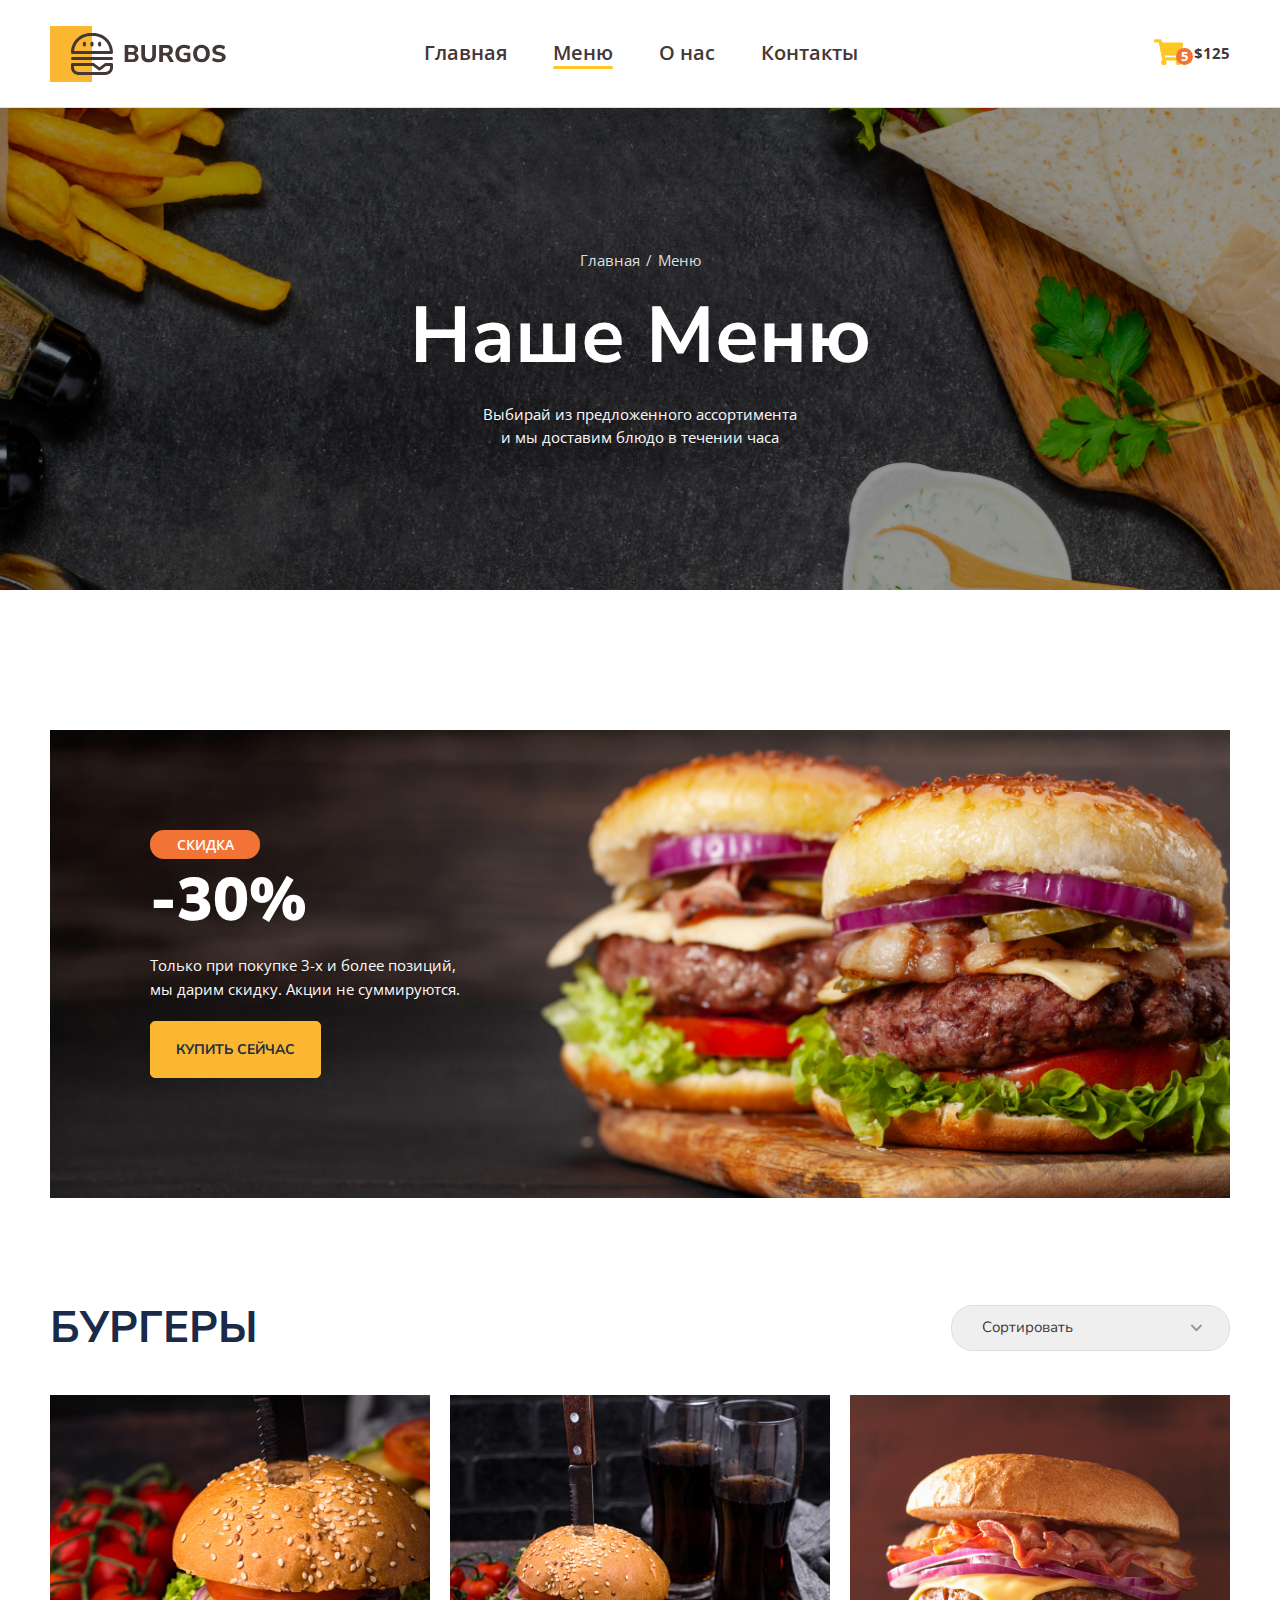
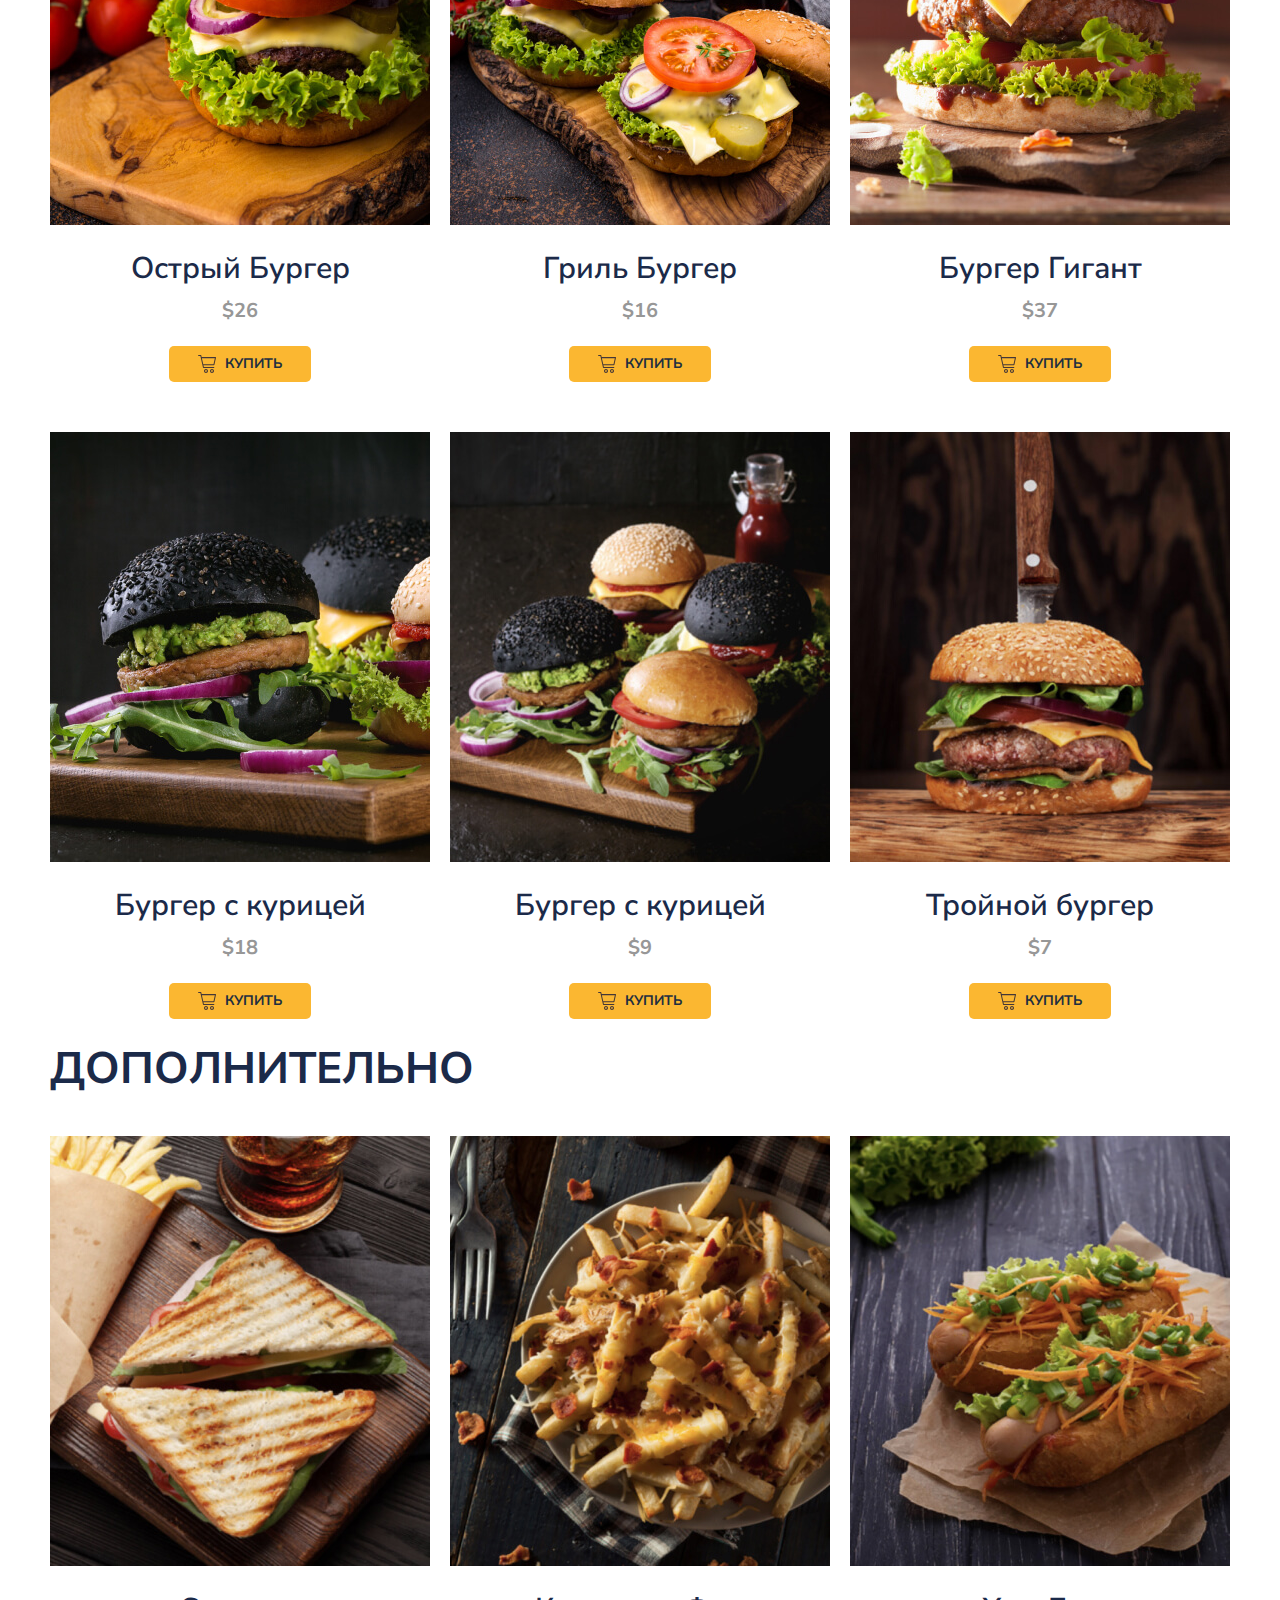
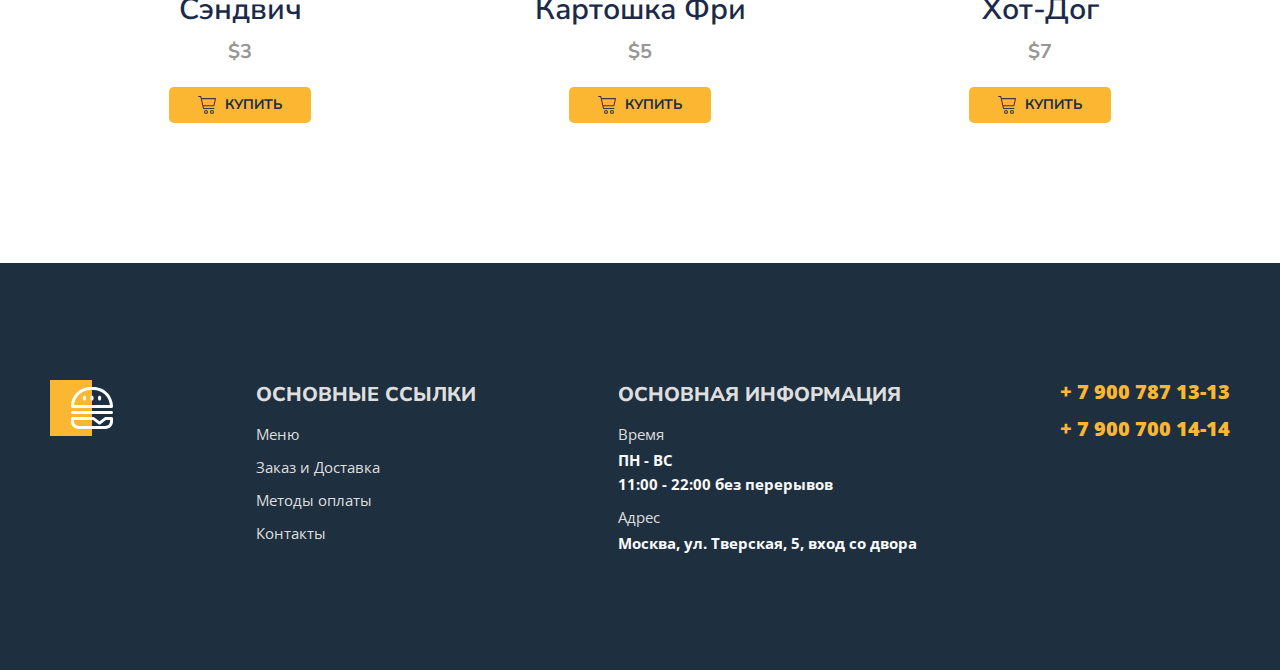
==== commit bbda19d4: "add change" ====
--- a/menu.html
+++ b/menu.html
@@ -10,11 +10,24 @@
     <link href="https://fonts.googleapis.com/css2?family=Nunito+Sans:wght@600;700;800;900&family=Open+Sans:wght@400;600;700&display=swap" rel="stylesheet">
     <link rel="stylesheet" href="styles/normalize.css">
     <link rel="stylesheet" href="styles/main.css">
+    <link rel="apple-touch-icon" sizes="192x192" href="images/favicon/android-chrome-192x192.png">
+    <link rel="icon" type="image/png" sizes="512x512" href="images/favicon/android-chrome-512x512.png">
+    <link rel="icon" type="image/png" sizes="16x16" href="images/favicon/favicon.ico">
+    <link rel="icon" sizes="16x16" href="images/favicon/apple-touch-icon.png">
+    <link rel="apple-touch-icon" sizes="180x180" href="images/favicon/apple-touch-icon.png">
+    <link rel="icon" type="image/png" sizes="32x32" href="images/favicon/favicon-32x32.png">
+    <link rel="icon" type="image/png" sizes="16x16" href="images/favicon/favicon-16x16.png">
+    <link rel="mask-icon" href="images/favicon/safari-pinned-tab.svg" color="#5bbad5">
+    <meta name="msapplication-TileColor" content="#da532c">
+    <meta name="theme-color" content="#ffffff">
 </head>
 <body>
     <header id="headerTop">
         <div class="container">
             <div class="header">
+                <div class="header-burger">
+                    <button class="burger" onclick="openModal()"></button>
+                </div>
                 <div class="header-item">
                     <a href="index.html" class="header-logo"></a>
                     <nav>
@@ -249,6 +262,15 @@
         </div>
     </footer>
     <a href="#headerTop" class="button-up hidden" id="btnUp">Наверх</a>
+    <div class="modal" id="modal"> 
+        <ul class="header-nav">
+            <li><a href="index.html">Главная</a></li>
+            <li><a href="#" class="active">Меню</a></li>
+            <li><a href="#">О нас</a></li>
+            <li><a href="#">Контакты</a></li>
+        </ul>
+        <button class="burger-close" onclick="closeModal()"></button>
+    </div>
     <script>
         // Smooth Scroll 
         const links = document.querySelectorAll(".banner-link");
@@ -283,6 +305,14 @@
                 document.getElementById('btnUp').className = 'button-up hidden';
             }
         }
+        //Menu
+        function openModal() {
+           document.getElementById("modal").style.top = "0px";
+        }
+       function closeModal() {
+           document.getElementById("modal").style.top = "-400px";
+        }
+
     </script>
 </body>
 </html>--- a/styles/main.css
+++ b/styles/main.css
@@ -224,7 +224,9 @@
     border-radius: 22px;
     font-size: 15px;
     color: #443737;
-    appearance: none;
+    -webkit-appearance: none;
+       -moz-appearance: none;
+            appearance: none;
     flex-basis: 279px;
     background-image: url(../images/arrow.svg);
     background-size: 12.79px 7.75px;
@@ -249,7 +251,8 @@
     left: 50%;
     top: 50%;
     transform: translate(-50%, -50%);
-    object-fit: cover;
+    -o-object-fit: cover;
+       object-fit: cover;
     width: 100%;
     height: 430px;
 }
@@ -306,13 +309,11 @@
 .footer-box {
     display: flex;
     justify-content: space-between;
+    gap: 20px;
 }
 .logo {
     width: 63px;
     height: 56px;
-}
-.footer-item {
-    flex: 0 0 auto;
 }
 .footer-item h2 {
     font-size: 20px;
@@ -320,7 +321,8 @@
     text-transform: uppercase;
     margin-bottom: 12px;
     margin-top: 0;
-    color: #DEDEDE
+    color: #DEDEDE;
+    line-height: 1.5;
 }
 .footer-list li {
     margin-bottom: 9px;
@@ -517,6 +519,52 @@
     margin-top: 0;
 }
 
+/*Modal*/
+
+.burger {
+    width: 34px;
+    height: 22px;
+    background-image: url(../images/burger.svg);
+    background-repeat: no-repeat;
+    background-size: contain;
+    background-color: transparent;
+    border: none;
+    cursor: pointer;
+}
+
+.modal {
+    background-color: #FFF8DC;
+    max-width: 500px;
+    text-align: center;
+    position: absolute;
+    top: -400px;
+    left: 0;
+    right: 0;
+    margin: 20px auto 0;
+    padding: 40px;
+    box-sizing: border-box;
+    transition: 0.5s;
+}
+.modal .header-nav {
+    flex-direction: column;
+    align-items: center;
+    gap: 23px;
+    margin: 0;
+}
+.burger-close {
+    width: 22px;
+    height: 22px;
+    background: url(../images/close.svg);
+    background-color: transparent;
+    border: none;
+    background-repeat: no-repeat;
+    background-size: contain;
+    position: absolute;
+    top: 20px;
+    right: 20px;
+    cursor: pointer;
+}
+
 /*Responsive*/
 
 @media (min-width:1001px) {
@@ -524,10 +572,14 @@
         display: none;
     }
 }
-
+@media (min-width:766px) {
+    .header-burger {
+        display: none;
+    }
+}
 @media (max-width:1000px) {
     .container{
-        max-width: 738px;
+        max-width:738px;
     }
     .header-logo {
         width: 150px;
@@ -575,4 +627,216 @@
     .footer-list + .footer-list-tel {
         display: block;
     }
-}
+    .button-up.visible {
+        display: none;
+    }
+}
+@media (max-width:765px) {
+    nav {
+        display: none;
+    }
+    .header {
+    gap: 21px;
+    }
+    .menu-other .container {
+        padding-right: 0;
+    }
+    .wrapper {
+        margin: 0 15px;
+    }
+    .content {
+        padding-top: 42px;
+        padding-bottom: 123px;
+    }
+    .content-title {
+        font-size: 86px;
+        font-weight: 900;
+        line-height: 100px;
+    }
+    .content-title span {
+        font-size: 22px;
+        line-height: 27px;
+    }
+    .content-text {
+        font-size: 14px;
+        margin-bottom: 30px;
+        text-align: left;
+    }
+    .content-link, .promo a {
+        padding: 17px 40px;
+        font-size: 13px;
+    }
+    .visual-bg {
+        width: 198px;
+        height: 550px;
+    }
+    .main img {
+        width: 496px;
+        height: 516px;
+    }
+    .promo {
+        padding-top: 106px;
+        padding-bottom: 0;
+    }
+}
+@media (max-width:567px) {
+    .header {
+        padding-top: 19px;
+        padding-bottom: 19px;
+    }
+    .header-logo {
+        width: 116px;
+        height: 37px;
+    }
+    .breadcrumbs a {
+        font-size: 14px;
+    }
+    .title {
+        font-size: 38px;
+    }
+    .description {
+        font-size: 12px;
+    }
+    .bg {
+        padding: 55px 0;
+        margin-bottom: 33px;
+    }
+    .banner-box {
+        background-position: 17% center;
+        padding: 35px 24px 54px;
+        margin-bottom: 40px;
+    }
+    .menu-title {
+        font-size: 27px;
+    }
+    .menu-select {
+        padding: 13px 24px 13px 15px;
+        font-size: 12px;
+        flex-basis: 186px;
+        background-position: 91% center;
+    }
+    .menu-header {
+        margin-bottom: 30px;
+    }
+    .menu-grid {
+        gap: 25px 15px;
+        
+    }
+    .menu-grid-cover {
+        height: 56vw;
+        margin-bottom: 10px;
+    }
+    .menu-grid-cover img {
+        height: 100%;
+    }
+    .menu-grid-title {
+        font-size: 20px;
+    }
+    .menu-grid-price {
+        margin-bottom: 14px; 
+    }
+    .menu-other {
+        height: 108vw;
+    }
+    .menu-other .menu-grid {
+        padding-bottom: 24vw;
+    }
+    .menu-other .menu-grid-cover {
+        height: 56vw;
+    }
+    .menu-other .menu-grid-cover img {
+        height: 100%;
+    }
+    .menu-other .menu-grid-item {
+        flex: 0 0 38vw;
+    }
+    .footer {
+        margin-top: 28px;
+        padding-top: 60px;
+        padding-bottom: 60px;
+    }
+    .footer-list + .footer-list-tel {
+        display: none;
+    }
+    .footer-tel {
+        display: block;
+    }
+    .footer-box {
+        display: grid;
+        grid-template-columns: 30% 70%;
+        grid-template-areas: "logo tel" "link link" "info info";
+        gap: 0;
+    }
+    .footer-item:nth-child(1) {
+        grid-area: logo;
+    }
+    .footer-item:nth-child(2) {
+        grid-area: link;
+    }
+    .footer-item:nth-child(3) {
+        grid-area: info;
+    }
+    .footer-tel {
+        grid-area: tel;
+        text-align: right;
+    }
+}
+@media (max-width:360px) {
+    .header-logo {
+        width: 116px;
+        height: 37px;
+        background-size: contain;
+    }
+    .menu-title {
+        font-size: 27px;
+    }
+    .menu-select {
+        padding: 10px 15px;
+        font-size: 12px;
+        font-weight: 400;
+        margin-left: 27px;
+    }
+    .menu-grid {
+        gap: 24px 12px;
+    }
+    .menu-grid-cover {
+        width: 139px;
+        height: 180px;
+        margin: 0;
+    }
+    .menu-grid-title {
+        font-size: 13px;
+        font-weight: 700;
+        margin-top: 15px;
+    }
+    .menu-grid-price {
+        font-size: 16px;
+        margin-top: 6px;
+        margin-bottom: 13px;
+    }
+    .menu-grid-btn {
+        padding: 14px 28px;
+    }
+    .main .wrapper {
+        height: 341px;
+        width: 280px;
+    }
+    .content-title {
+        font-size: 58px;
+        font-weight: 900;
+        line-height: 100px;
+    }
+    .content-title span {
+        font-size: 14px;
+        line-height: 8px;
+    }
+    .footer {
+        margin-top: 61px;
+        padding: 61px 0;
+    }
+}
+@media (max-width:320px) {
+    .banner-box {
+        background-position: 25% center;
+    }
+}
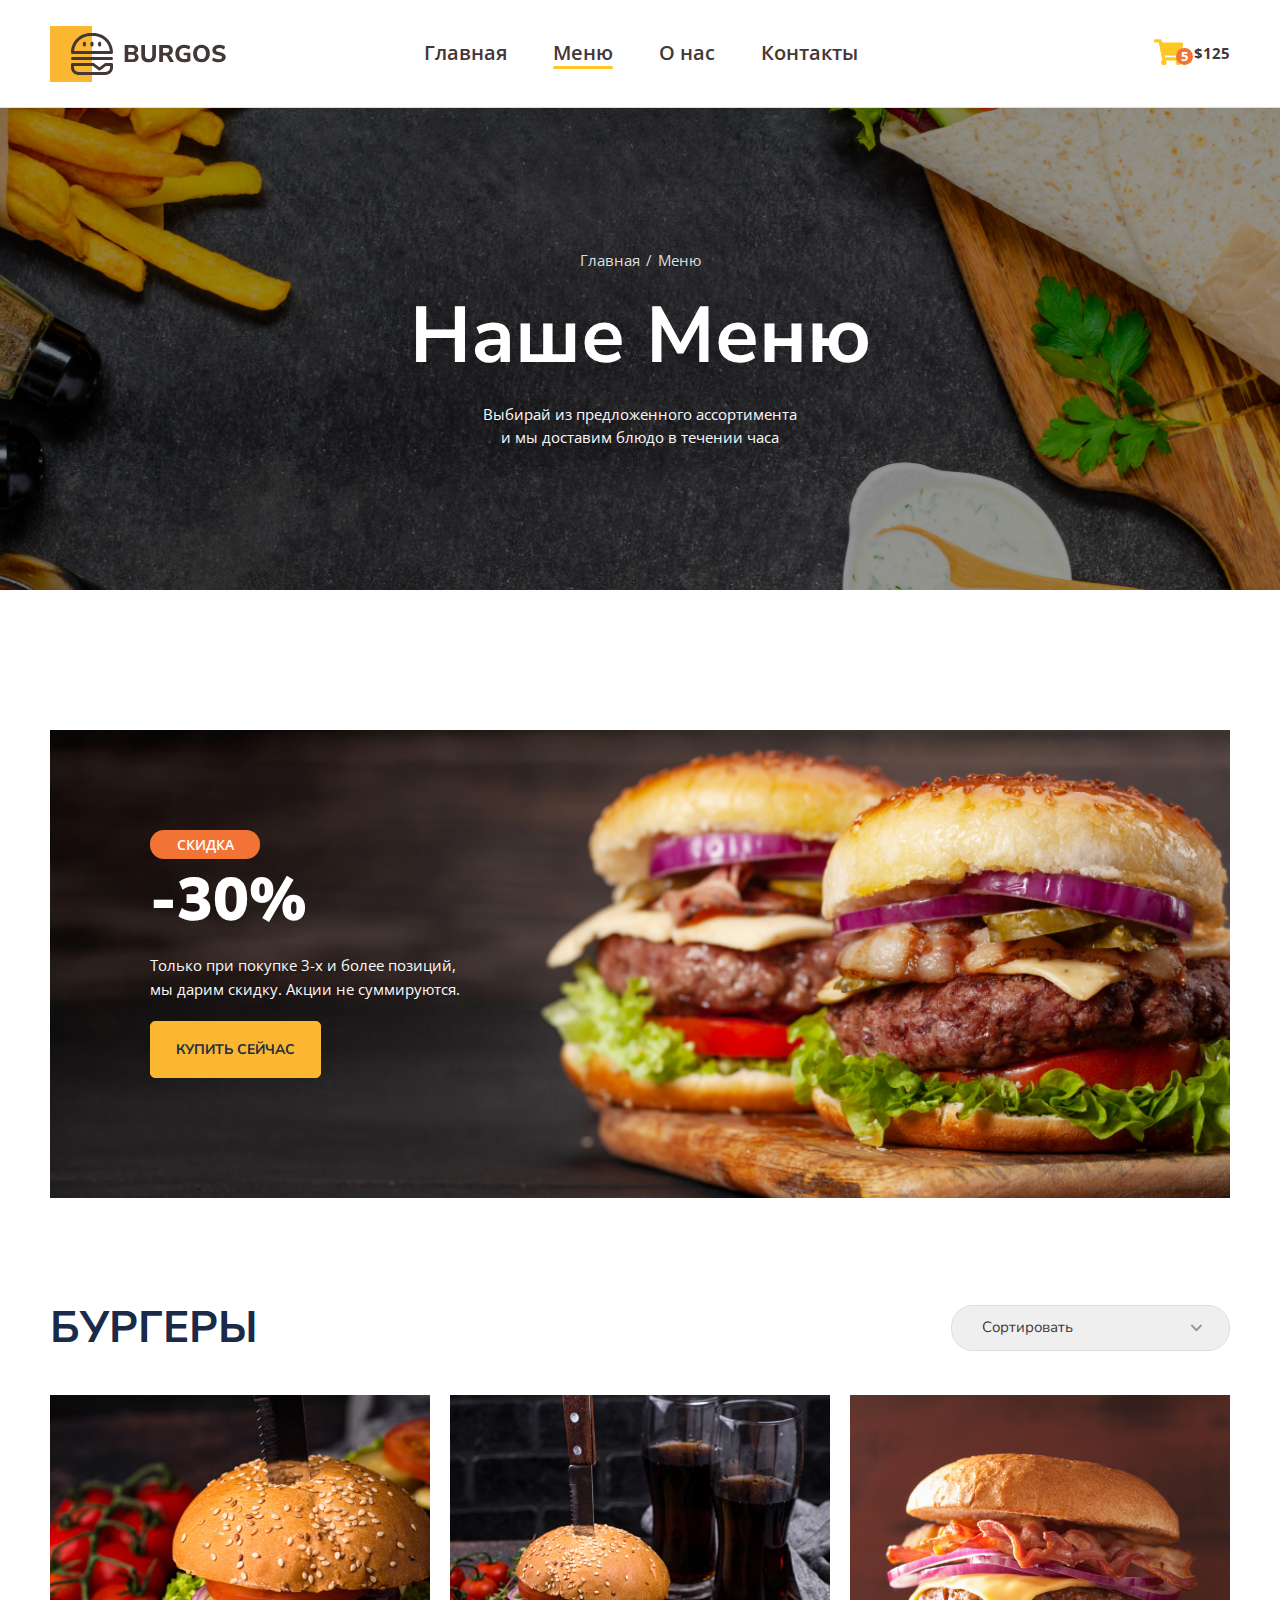
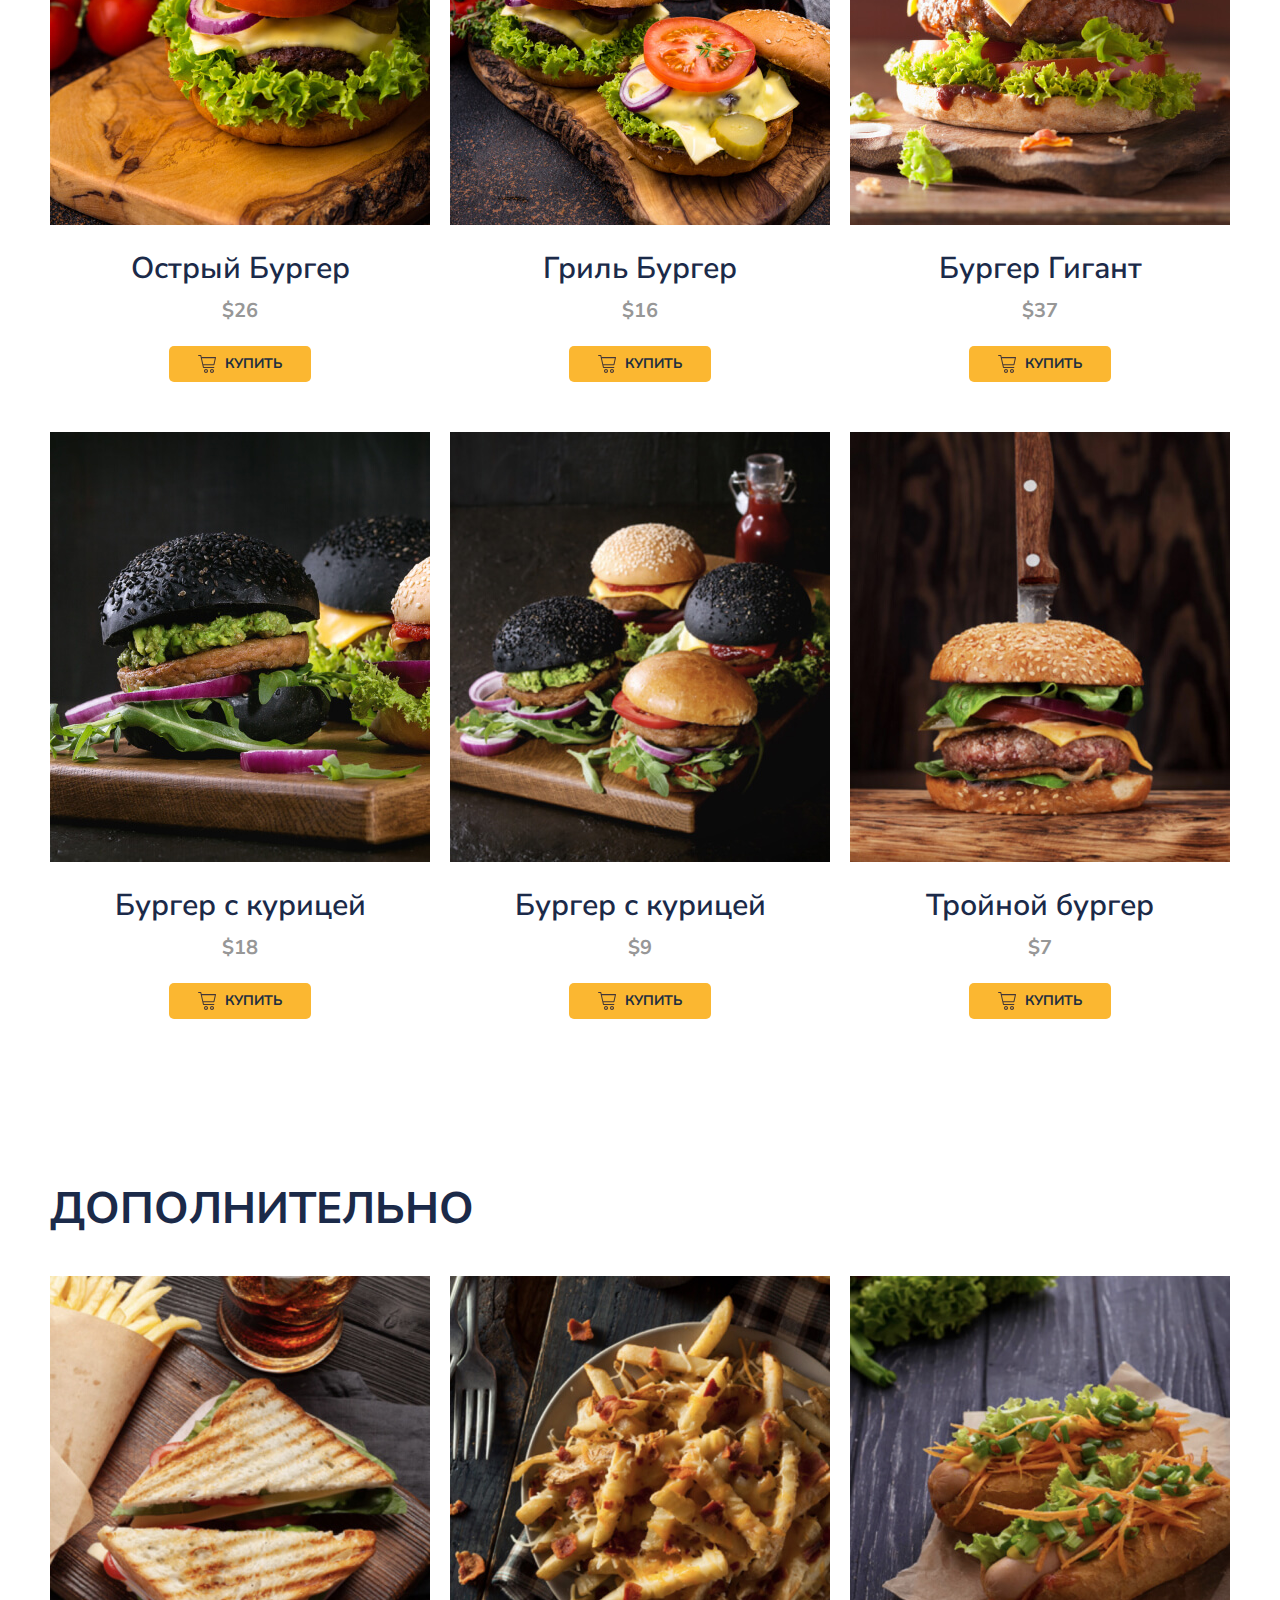
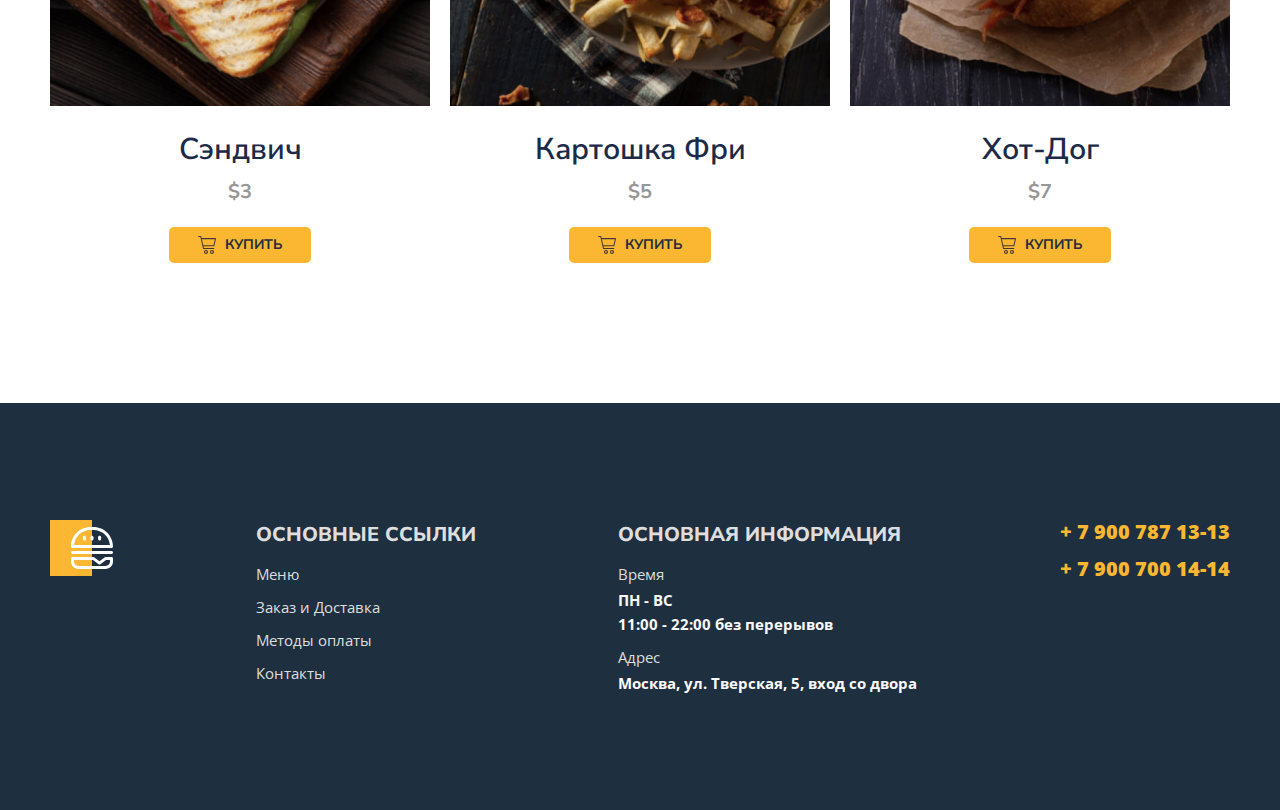
==== commit c3eeeb54: "add changes" ====
--- a/menu.html
+++ b/menu.html
@@ -271,7 +271,9 @@
         </ul>
         <button class="burger-close" onclick="closeModal()"></button>
     </div>
+
     <script>
+        
         // Smooth Scroll 
         const links = document.querySelectorAll(".banner-link");
         for (const link of links) {
@@ -284,6 +286,7 @@
                 behavior: "smooth"
             });
         }
+
         // Button Up
         window.onscroll = function(){scrollFunction()};
         const upbuttons = document.querySelectorAll(".button-up");
@@ -305,6 +308,7 @@
                 document.getElementById('btnUp').className = 'button-up hidden';
             }
         }
+
         //Menu
         function openModal() {
            document.getElementById("modal").style.top = "0px";
@@ -312,7 +316,6 @@
        function closeModal() {
            document.getElementById("modal").style.top = "-400px";
         }
-
     </script>
 </body>
 </html>--- a/styles/main.css
+++ b/styles/main.css
@@ -1,5 +1,6 @@
 body {
     font-family: 'Nunito Sans', sans-serif;
+    box-sizing: border-box;
 }
 a {
     text-decoration: none;
@@ -236,8 +237,9 @@
 .menu-grid {
     display: grid;
     grid-template-columns: repeat(3, 1fr);
+    text-align: center;
     gap: 50px 20px;
-    text-align: center;
+    margin-bottom: 140px;
 }
 .menu-grid-cover {
     width: 100%;
@@ -361,6 +363,7 @@
 .footer-list {
     padding-left: 0;
 }
+
 .button-up {
     background-color: #FBB731;
     color: #1E2F40;
@@ -391,10 +394,10 @@
     background: linear-gradient(180deg, #0C4C7B -100%, #1E2F40 100%);
 }
 .wrapper {
+    display: flex;
+    justify-content: space-between;
     max-width: 1180px;
     margin: 0 auto;
-    display: flex;
-    justify-content: space-between;
 }
 .content {
    color: #FAF9F9;
@@ -453,16 +456,17 @@
     width: 432px;
     height: 100%;
     background: linear-gradient(2.42deg, #F37335 -19.6%, #FBB731 100.79%, #FDC830 100.79%);
-}
-.main img {
-  width: 829px;  
+    background-position: 0 center;
+}
+.visual img {
+  width: 829px;
+  height: 100%;  
   position:absolute;
   right:-168px;
-  height: 100%;
 }
 .promo {
-    padding-top: 186px;
-    padding-bottom: 46px;
+    margin-top: 186px;
+    margin-bottom: 186px;
 }
 .promo-left,
 .promo-right {
@@ -531,7 +535,6 @@
     border: none;
     cursor: pointer;
 }
-
 .modal {
     background-color: #FFF8DC;
     max-width: 500px;
@@ -571,8 +574,11 @@
     .footer-list + .footer-list-tel {
         display: none;
     }
-}
-@media (min-width:766px) {
+    .footer {
+        margin-top: 11px;
+    }
+}
+@media (min-width:767px) {
     .header-burger {
         display: none;
     }
@@ -580,6 +586,9 @@
 @media (max-width:1000px) {
     .container{
         max-width:738px;
+    }
+    .wrapper {
+        margin: 0 15px;
     }
     .header-logo {
         width: 150px;
@@ -598,6 +607,16 @@
     .banner-box {
         background-position: -80px center;
         padding: 100px 40px 120px;
+    }
+    .main {
+        position: relative;
+    }
+    .visual img {
+        position: absolute;
+        width: 600px;
+        height: 600px;
+        right: -64px;
+        top: 100px;
     }
     .menu-grid {
         grid-template-columns: repeat(2, 1fr);
@@ -631,178 +650,173 @@
         display: none;
     }
 }
-@media (max-width:765px) {
-    nav {
-        display: none;
-    }
-    .header {
-    gap: 21px;
-    }
-    .menu-other .container {
-        padding-right: 0;
-    }
-    .wrapper {
-        margin: 0 15px;
+@media (max-width:768px) {
+    .main .wrapper {
+        height: 550px;
     }
     .content {
         padding-top: 42px;
-        padding-bottom: 123px;
+        padding-bottom: 122px;
     }
     .content-title {
+        font-weight: 800;
         font-size: 86px;
-        font-weight: 900;
-        line-height: 100px;
+        line-height: 101px;
     }
     .content-title span {
+        font-weight: 700;
         font-size: 22px;
         line-height: 27px;
     }
     .content-text {
+        font-weight: 400;
         font-size: 14px;
-        margin-bottom: 30px;
-        text-align: left;
+        line-height: 140%;
+        max-width: 385px;
     }
     .content-link, .promo a {
         padding: 17px 40px;
         font-size: 13px;
     }
     .visual-bg {
+        position: absolute;
+        right: 15px;
         width: 198px;
-        height: 550px;
-    }
-    .main img {
+    }
+    .visual img {
+        position: absolute;
         width: 496px;
-        height: 516px;
+        height: 496px;
+        right: -140px;
+        top: 170px;
     }
     .promo {
-        padding-top: 106px;
-        padding-bottom: 0;
-    }
-}
-@media (max-width:567px) {
+        margin-top: 106px;
+        margin-bottom: 140px;
+    }
+    .promo .wrapper {
+        gap: 10px;
+    }
+    .promo-left {
+        padding: 44px 35px 43px 30px;
+    }
+    .promo-discription {
+        max-width: 280px;
+        font-weight: 400;
+        font-size: 15px;
+        line-height: 24px;
+    }
+    .promo-right {
+        padding: 60px 30px;
+        margin-bottom: 0;
+    }
+}
+@media (max-width:766px) {
+    .header-nav {
+        display: none;
+    }
+}
+@media (max-width:550px) {
     .header {
-        padding-top: 19px;
-        padding-bottom: 19px;
-    }
-    .header-logo {
-        width: 116px;
-        height: 37px;
-    }
-    .breadcrumbs a {
-        font-size: 14px;
-    }
-    .title {
-        font-size: 38px;
-    }
-    .description {
-        font-size: 12px;
-    }
-    .bg {
-        padding: 55px 0;
-        margin-bottom: 33px;
-    }
-    .banner-box {
-        background-position: 17% center;
-        padding: 35px 24px 54px;
-        margin-bottom: 40px;
-    }
-    .menu-title {
-        font-size: 27px;
-    }
-    .menu-select {
-        padding: 13px 24px 13px 15px;
-        font-size: 12px;
-        flex-basis: 186px;
-        background-position: 91% center;
-    }
-    .menu-header {
-        margin-bottom: 30px;
-    }
-    .menu-grid {
-        gap: 25px 15px;
-        
-    }
-    .menu-grid-cover {
-        height: 56vw;
-        margin-bottom: 10px;
-    }
-    .menu-grid-cover img {
-        height: 100%;
-    }
-    .menu-grid-title {
-        font-size: 20px;
-    }
-    .menu-grid-price {
-        margin-bottom: 14px; 
-    }
-    .menu-other {
-        height: 108vw;
-    }
-    .menu-other .menu-grid {
-        padding-bottom: 24vw;
-    }
-    .menu-other .menu-grid-cover {
-        height: 56vw;
-    }
-    .menu-other .menu-grid-cover img {
-        height: 100%;
-    }
-    .menu-other .menu-grid-item {
-        flex: 0 0 38vw;
+        gap: 21px;
+    }
+    .main {
+        position: relative;
+    }
+    .wrapper {
+        margin: 0 15px;
+    }
+    .visual-bg {
+        display: none;
+    }
+    .visual img {
+        position: absolute;
+        width: 350px;
+        height: 350px;
+        right: 80px;
+        top: 280px;
+    }
+    .promo {
+        margin-top: 95px;
+        margin-bottom: 61px;
+    }
+    .promo .wrapper {
+        display: flex;
+        flex-direction: column;
+        gap: 10px;
+        margin: 0;
+    }
+    .promo-left {
+        padding: 30px;
+    }
+    .cost {
+        font-size: 50px;
+    }
+    .promo-right {
+        padding: 30px;
     }
     .footer {
+        margin-top: 61px;
+    }
+    .free {
+        font-size: 35px;
+    }
+    .footer {
+        padding-top: 46px;
+        padding-bottom: 60px;
         margin-top: 28px;
-        padding-top: 60px;
-        padding-bottom: 60px;
     }
     .footer-list + .footer-list-tel {
         display: none;
     }
-    .footer-tel {
-        display: block;
+    .footer-item h2 {
+        font-size: 16px;
+        letter-spacing: 1.5px;
+    }
+    .footer-list-tel {
+        margin-top: 0px;
+        text-align: right;
+        margin-right: 8px;
+        letter-spacing: 0.2px;
+        grid-area: tel;
+    }
+    .footer-logo {
+        margin-bottom: 26px;
+        margin-top: 17px;
     }
     .footer-box {
         display: grid;
         grid-template-columns: 30% 70%;
-        grid-template-areas: "logo tel" "link link" "info info";
+        grid-template-areas: "logo tel" "links links" "info info";
         gap: 0;
+    }
+    .footer-item {
+        margin-bottom: 30px;
+    }
+    .footer-list.footer-list-tel {
+        gap: 0;
+    }
+    .footer-tel {
+        grid-area: tel;
+        display: block;
+        text-align: right;
     }
     .footer-item:nth-child(1) {
         grid-area: logo;
     }
     .footer-item:nth-child(2) {
-        grid-area: link;
+        grid-area: links;
     }
     .footer-item:nth-child(3) {
         grid-area: info;
-    }
-    .footer-tel {
-        grid-area: tel;
-        text-align: right;
-    }
-}
-@media (max-width:360px) {
-    .header-logo {
-        width: 116px;
-        height: 37px;
-        background-size: contain;
-    }
-    .menu-title {
-        font-size: 27px;
-    }
-    .menu-select {
-        padding: 10px 15px;
-        font-size: 12px;
-        font-weight: 400;
-        margin-left: 27px;
-    }
+    }   
+}
+@media (max-width:366px) {
     .menu-grid {
         gap: 24px 12px;
     }
     .menu-grid-cover {
-        width: 139px;
-        height: 180px;
-        margin: 0;
+        height: 54vw;
     }
     .menu-grid-title {
         font-size: 13px;
@@ -816,27 +830,28 @@
     }
     .menu-grid-btn {
         padding: 14px 28px;
-    }
-    .main .wrapper {
-        height: 341px;
-        width: 280px;
+        gap: 6px;
+    }
+    .content {
+        padding-top: 42px;
+        padding-bottom: 66px;
     }
     .content-title {
         font-size: 58px;
-        font-weight: 900;
-        line-height: 100px;
+        line-height: 120%;
     }
     .content-title span {
         font-size: 14px;
-        line-height: 8px;
-    }
-    .footer {
-        margin-top: 61px;
-        padding: 61px 0;
-    }
-}
-@media (max-width:320px) {
-    .banner-box {
-        background-position: 25% center;
-    }
-}
+    }
+    .content-text {
+        font-size: 13px;
+        line-height: 140%;
+    }
+    .visual img {
+        position: absolute;
+        width: 300px;
+        height: 300px;
+        left: 85px;
+        top: -120px;
+    }
+}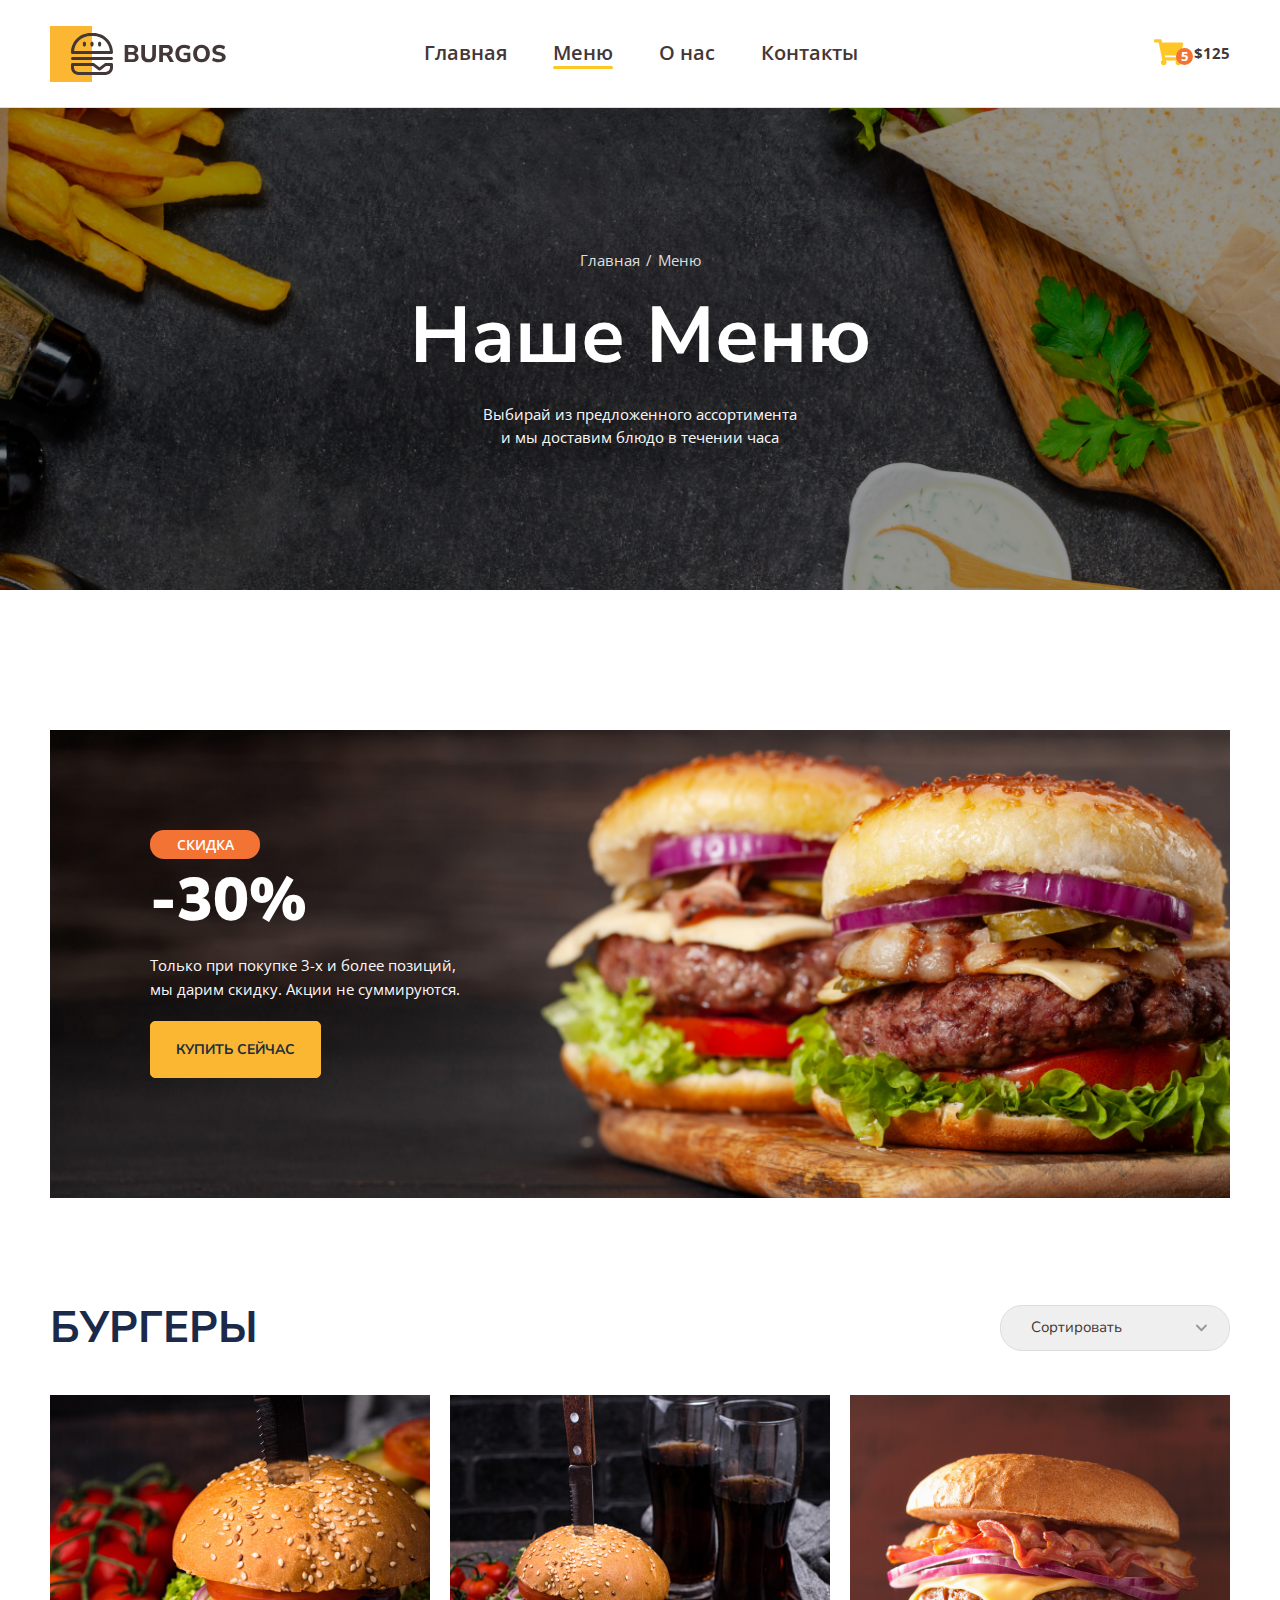
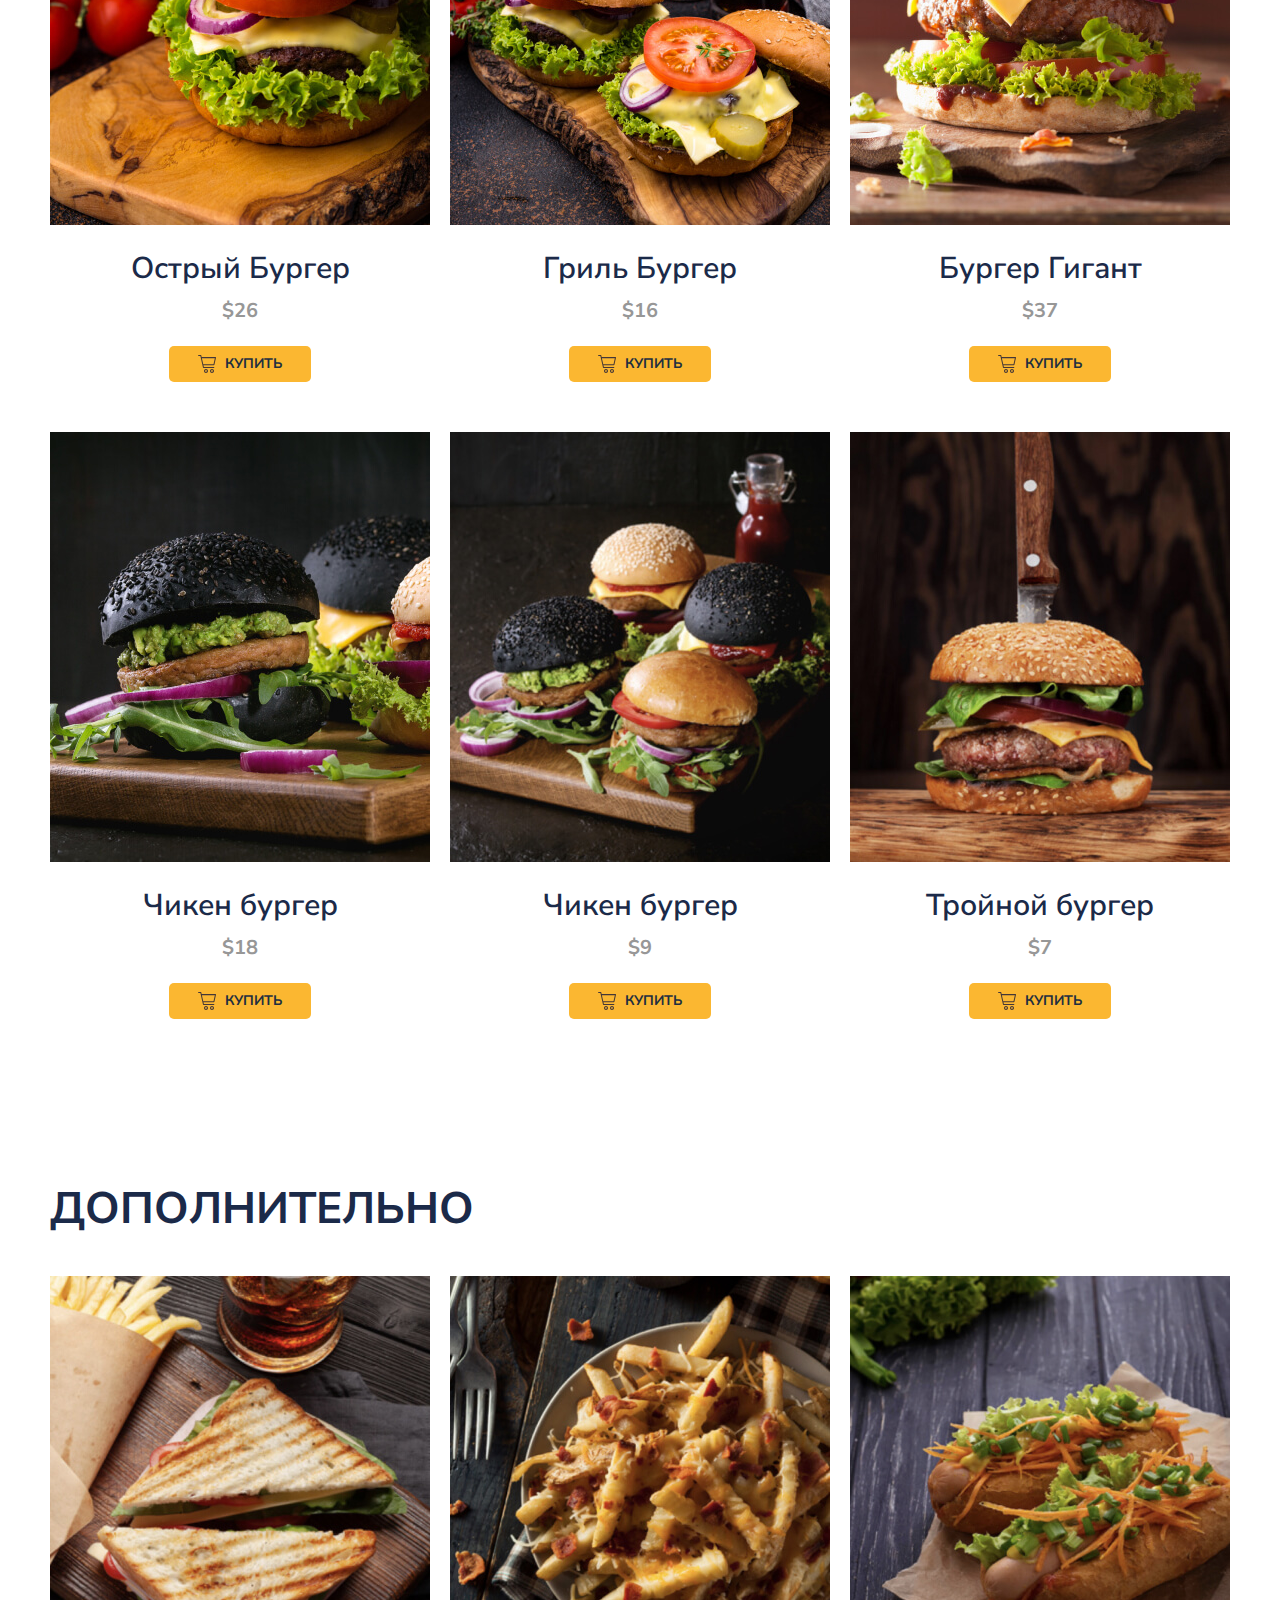
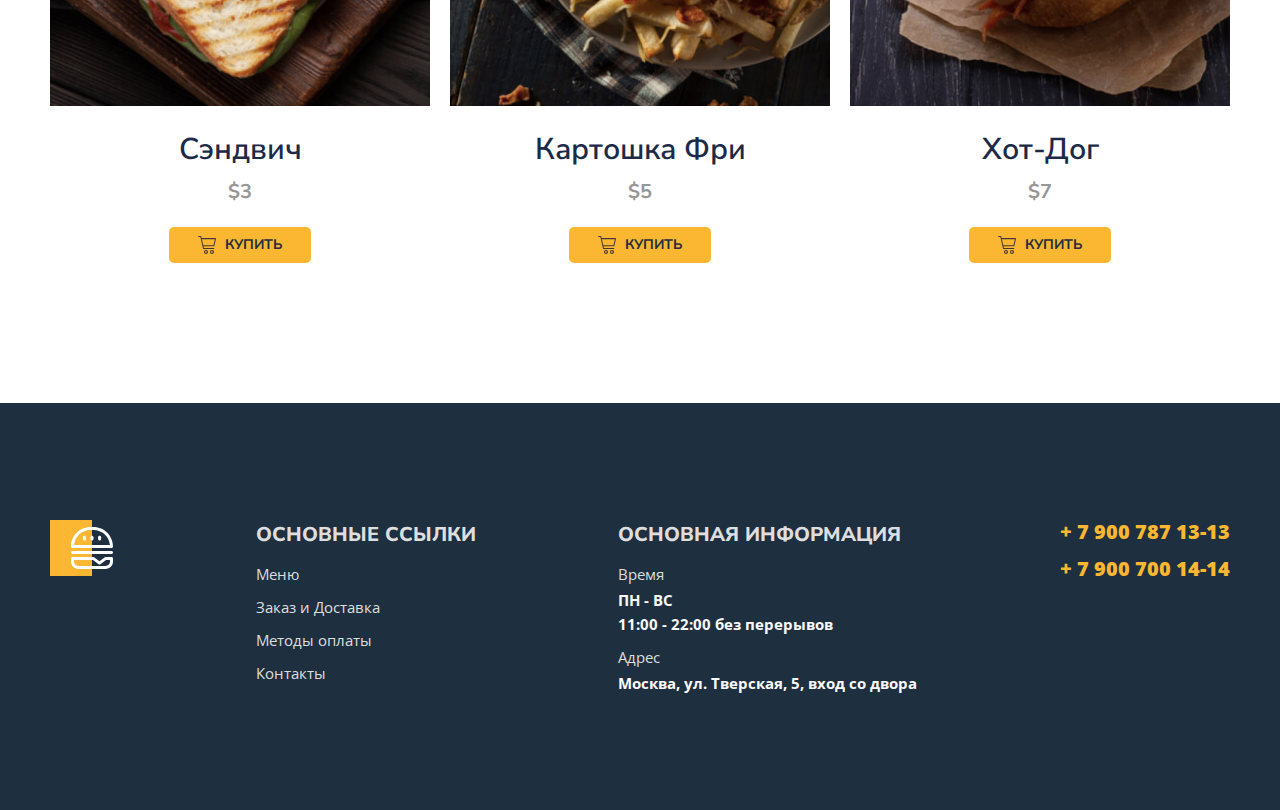
==== commit fa650390: "add changes" ====
--- a/menu.html
+++ b/menu.html
@@ -130,7 +130,7 @@
                         <div class="menu-grid-cover">
                             <img src="images/menu/04.jpg" alt="Бургер с курицей">
                         </div>
-                        <p class="menu-grid-title">Бургер с курицей</p>
+                        <p class="menu-grid-title">Чикен бургер</p>
                         <p class="menu-grid-price">$18</p>
                         <button type="button" class="menu-grid-btn">
                             <span class="menu-grid-icon">
@@ -143,7 +143,7 @@
                         <div class="menu-grid-cover">
                             <img src="images/menu/05.jpg" alt="Бургер с курицей">
                         </div>
-                        <p class="menu-grid-title">Бургер с курицей</p>
+                        <p class="menu-grid-title">Чикен бургер</p>
                         <p class="menu-grid-price">$9</p>
                         <button type="button" class="menu-grid-btn">
                             <span class="menu-grid-icon">
--- a/styles/main.css
+++ b/styles/main.css
@@ -228,7 +228,7 @@
     -webkit-appearance: none;
        -moz-appearance: none;
             appearance: none;
-    flex-basis: 279px;
+    flex-basis: 230px;
     background-image: url(../images/arrow.svg);
     background-size: 12.79px 7.75px;
     background-repeat: no-repeat;
@@ -253,8 +253,8 @@
     left: 50%;
     top: 50%;
     transform: translate(-50%, -50%);
-    -o-object-fit: cover;
-       object-fit: cover;
+    -o-object-fit: contain;
+       object-fit: contain;
     width: 100%;
     height: 430px;
 }
@@ -710,13 +710,16 @@
         padding: 60px 30px;
         margin-bottom: 0;
     }
+    .menu-grid {
+        margin-bottom: 90px;
+    }
 }
 @media (max-width:766px) {
-    .header-nav {
+    nav {
         display: none;
     }
 }
-@media (max-width:550px) {
+@media (max-width:600px) {
     .header {
         gap: 21px;
     }
@@ -755,8 +758,23 @@
     .promo-right {
         padding: 30px;
     }
-    .footer {
-        margin-top: 61px;
+    .menu-grid {
+        gap: 24px 12px;
+        margin-bottom: 50px;
+    }
+    .menu-other .menu-grid-item {
+        flex: 0 0 41vw;
+    }
+    .menu-grid-title {
+        font-size: 22px;
+        font-weight: 700;
+        margin-top: 15px;
+    }
+    .menu-select {
+        flex-basis: 200px;
+    }
+    .menu-grid-cover {
+        height: 54vw;
     }
     .free {
         font-size: 35px;
@@ -764,7 +782,7 @@
     .footer {
         padding-top: 46px;
         padding-bottom: 60px;
-        margin-top: 28px;
+        margin-top: 60px;
     }
     .footer-list + .footer-list-tel {
         display: none;
@@ -811,17 +829,14 @@
         grid-area: info;
     }   
 }
-@media (max-width:366px) {
-    .menu-grid {
-        gap: 24px 12px;
-    }
-    .menu-grid-cover {
-        height: 54vw;
+@media (max-width:500px) {
+    .menu-other .menu-grid-cover,
+    .menu-other .menu-grid-cover img {
+        height: 230px;
+        margin: 0;
     }
     .menu-grid-title {
-        font-size: 13px;
-        font-weight: 700;
-        margin-top: 15px;
+        font-size: 16px;
     }
     .menu-grid-price {
         font-size: 16px;
@@ -838,6 +853,7 @@
     }
     .content-title {
         font-size: 58px;
+        max-width: 290px;
         line-height: 120%;
     }
     .content-title span {
@@ -846,12 +862,13 @@
     .content-text {
         font-size: 13px;
         line-height: 140%;
+        max-width: 290px;
     }
     .visual img {
         position: absolute;
-        width: 300px;
-        height: 300px;
-        left: 85px;
-        top: -120px;
+        width: 350px;
+        height: 350px;
+        right: 100px;
+        bottom: 0px;
     }
 }